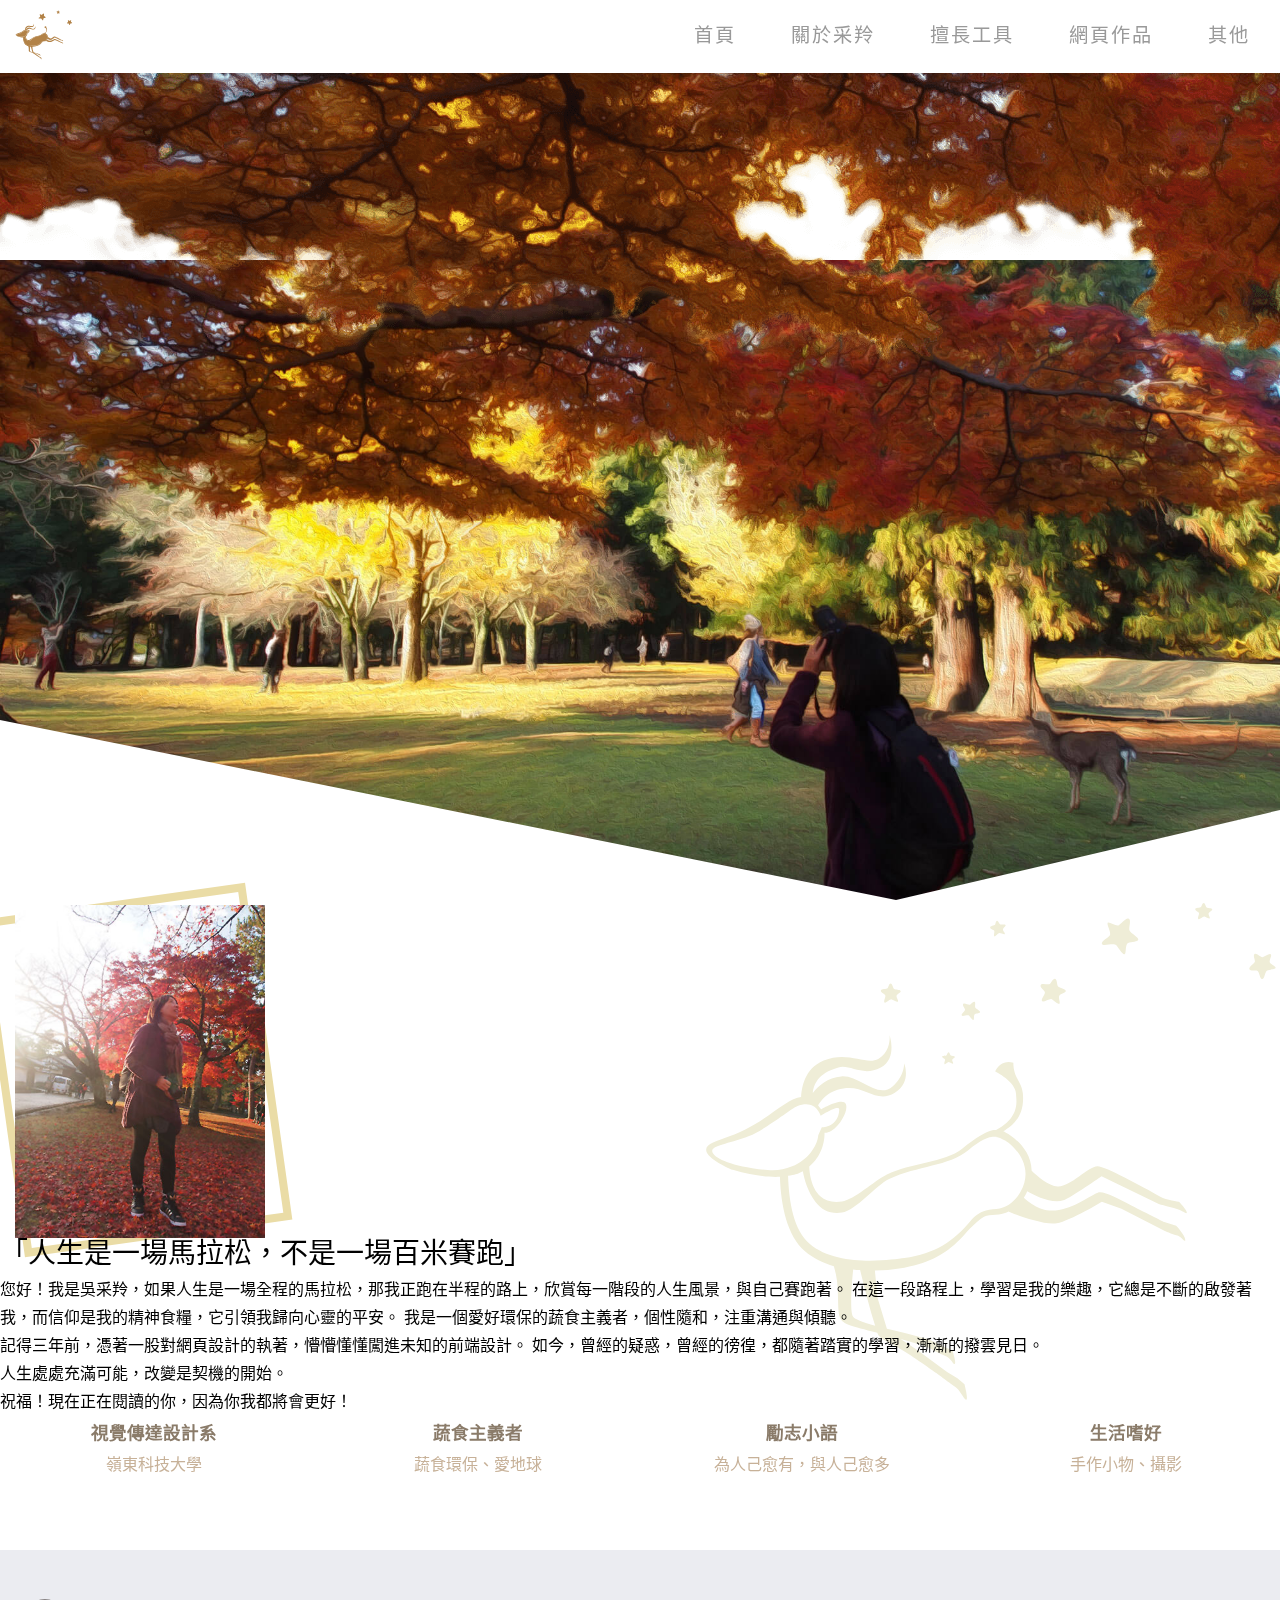
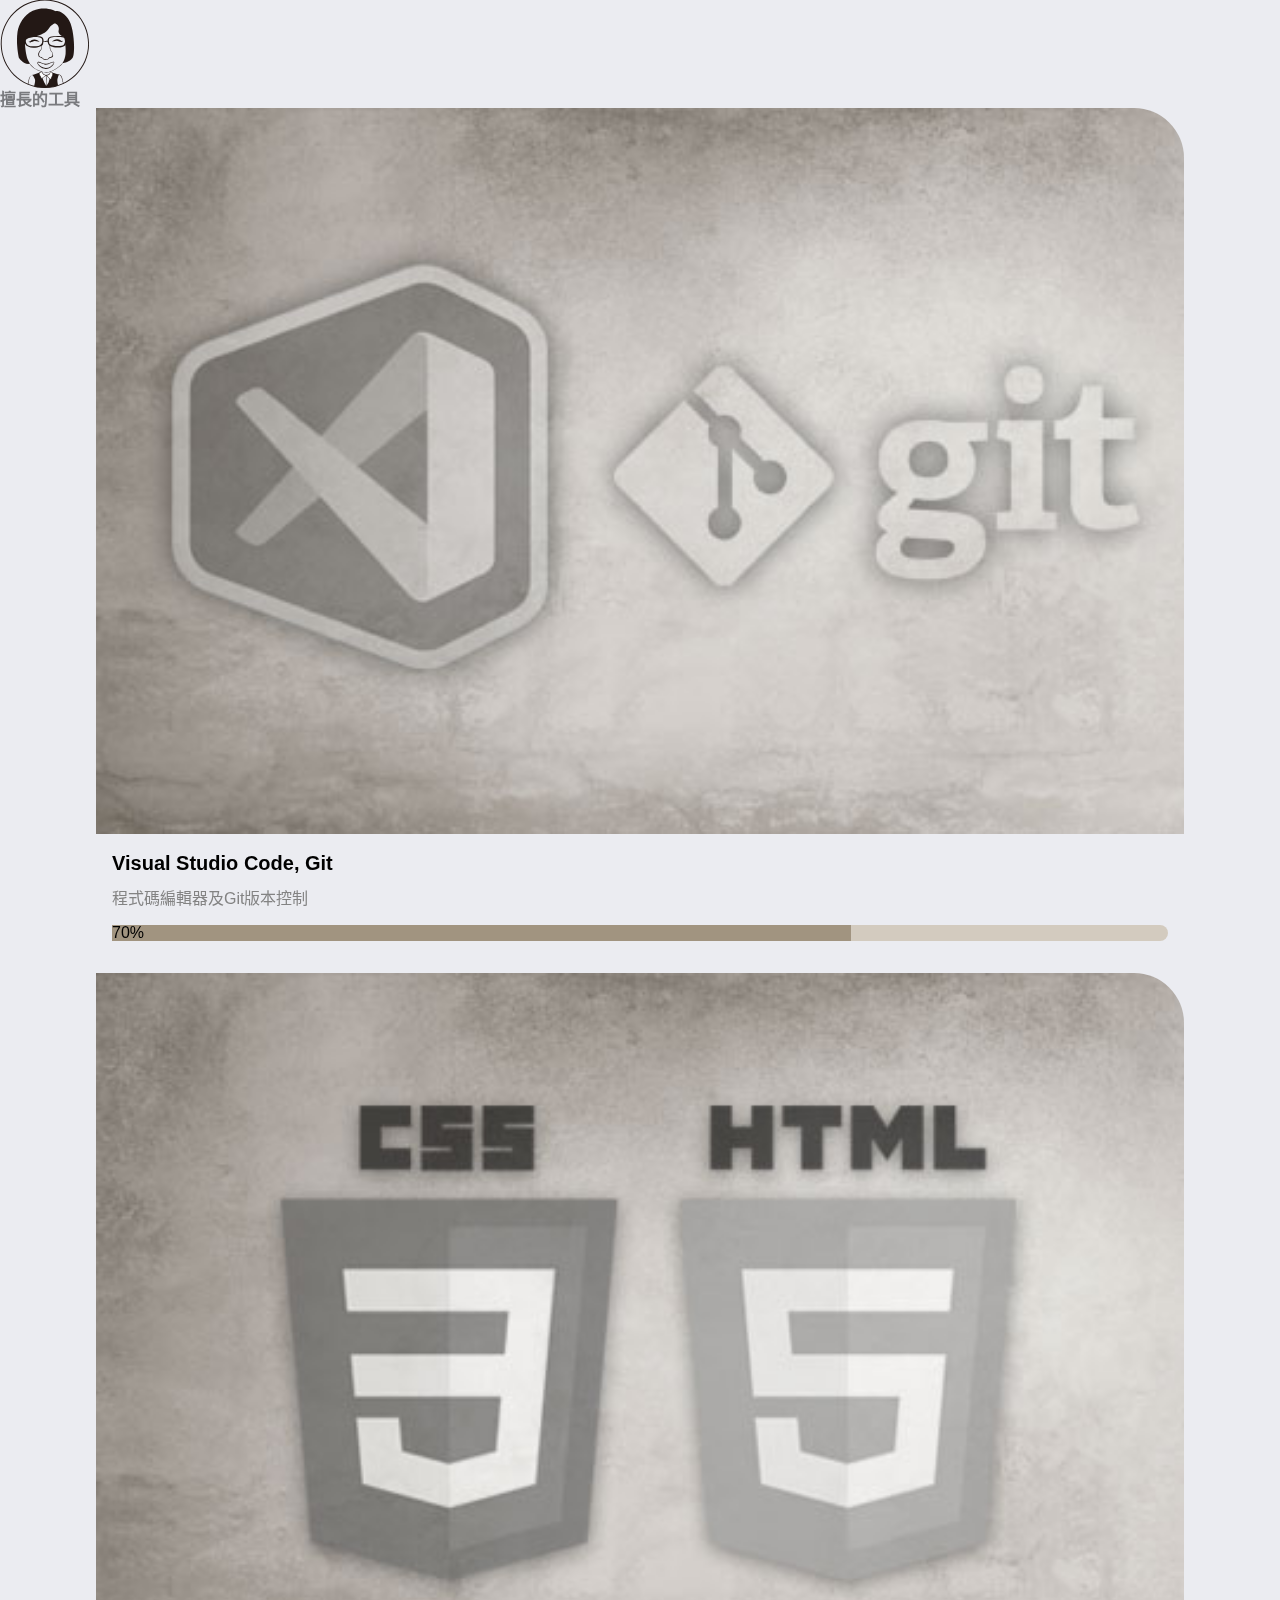
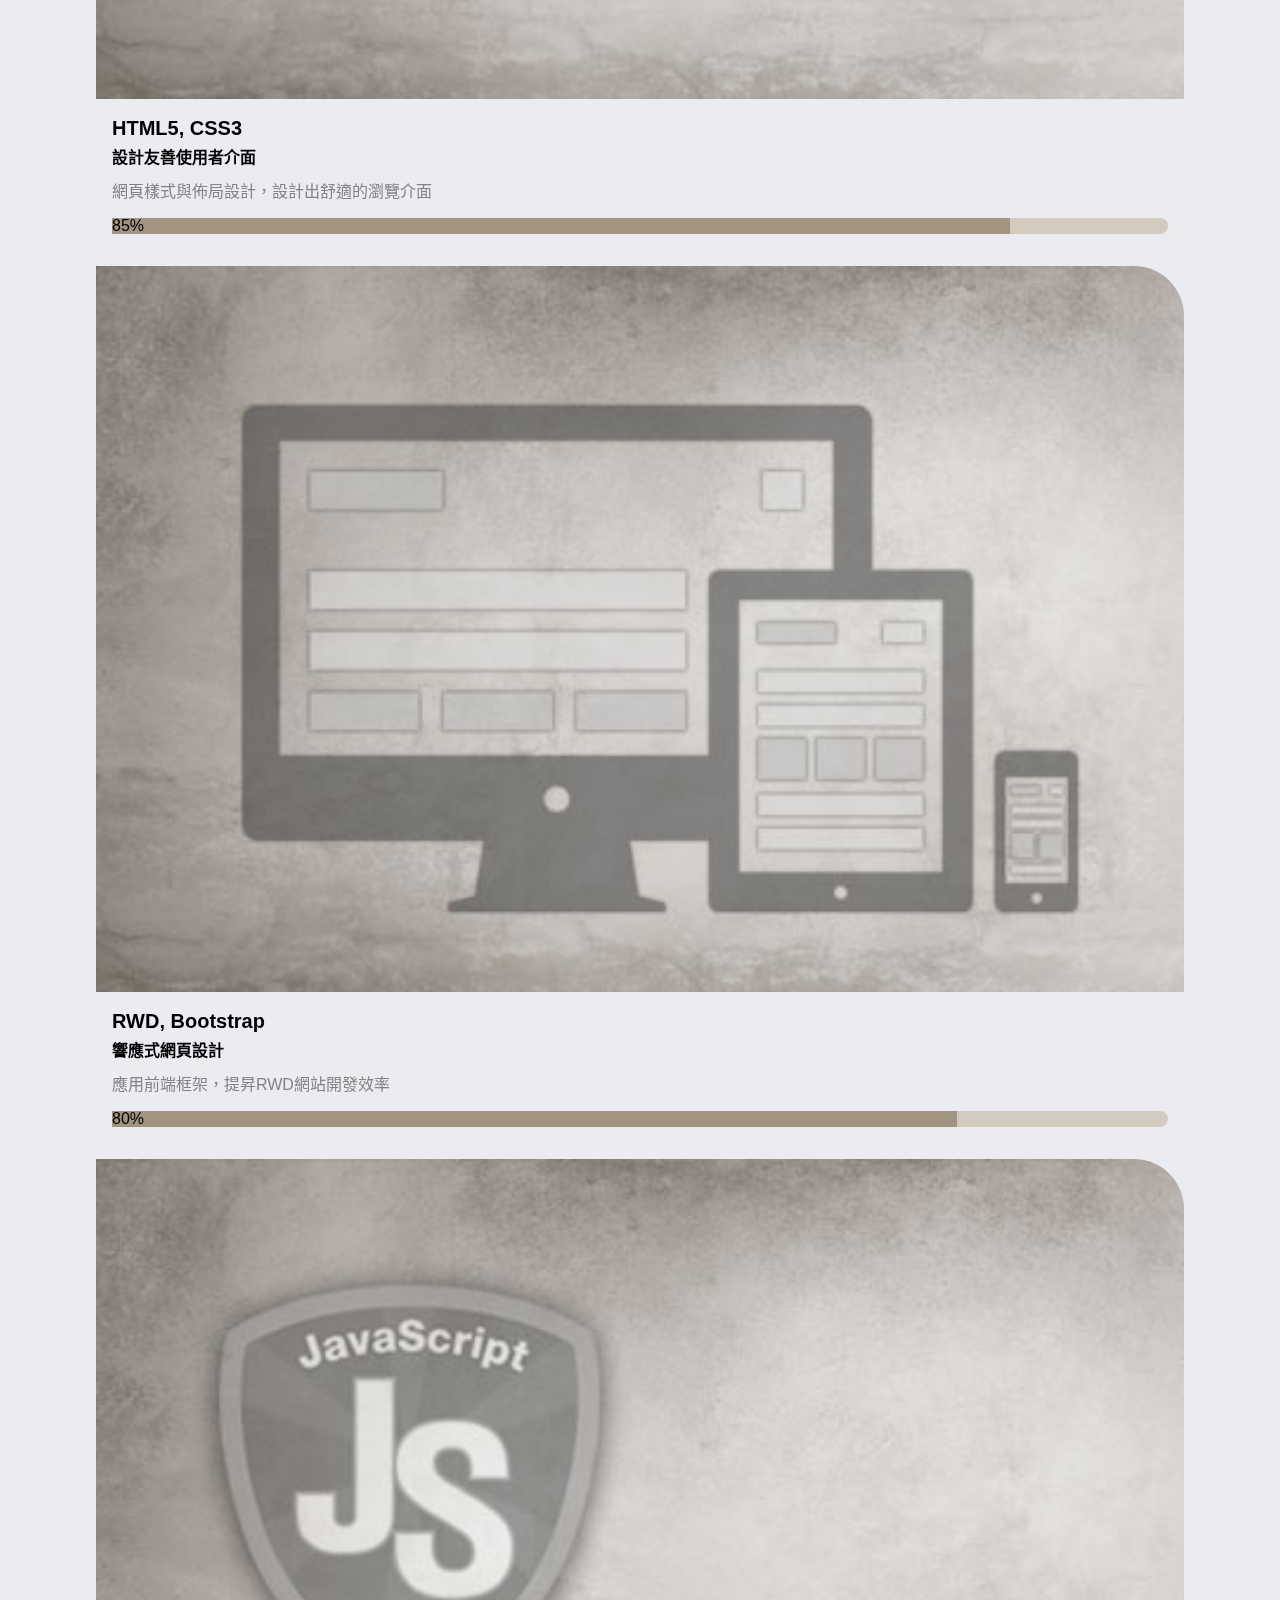
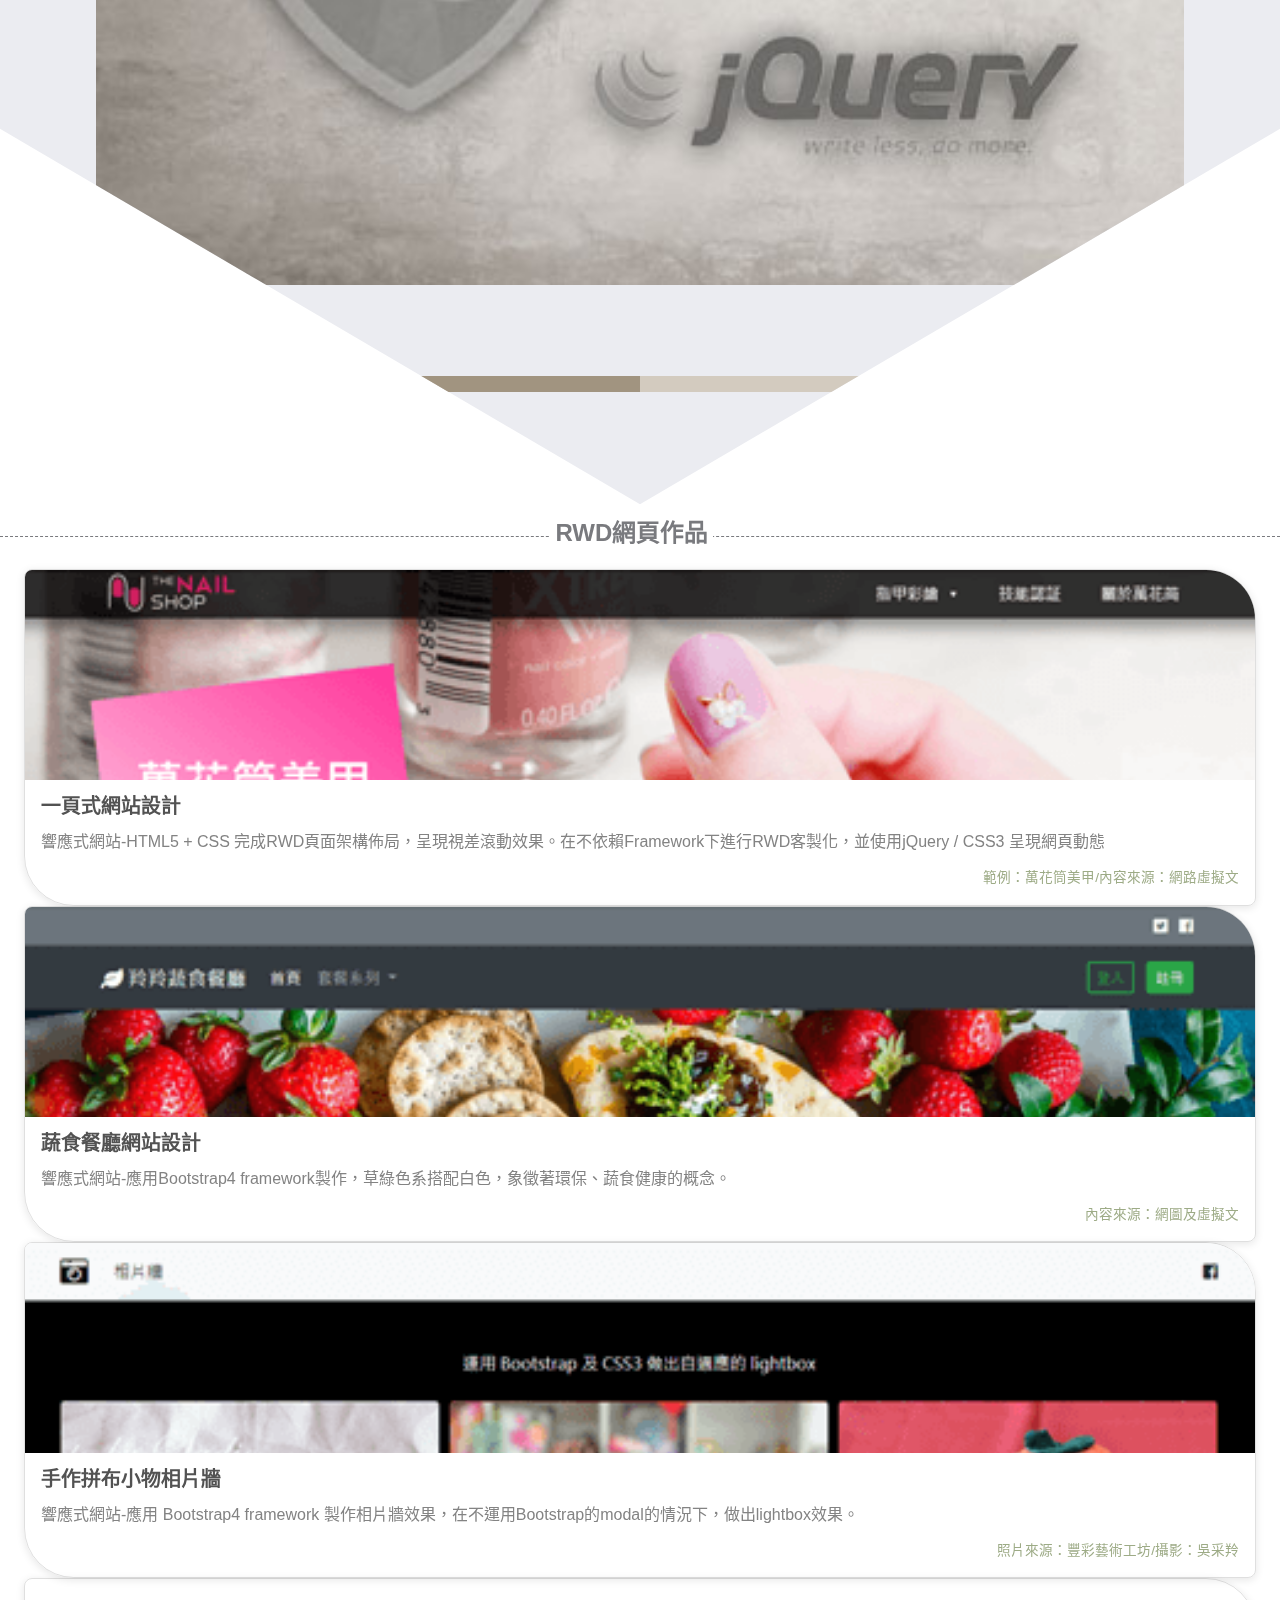
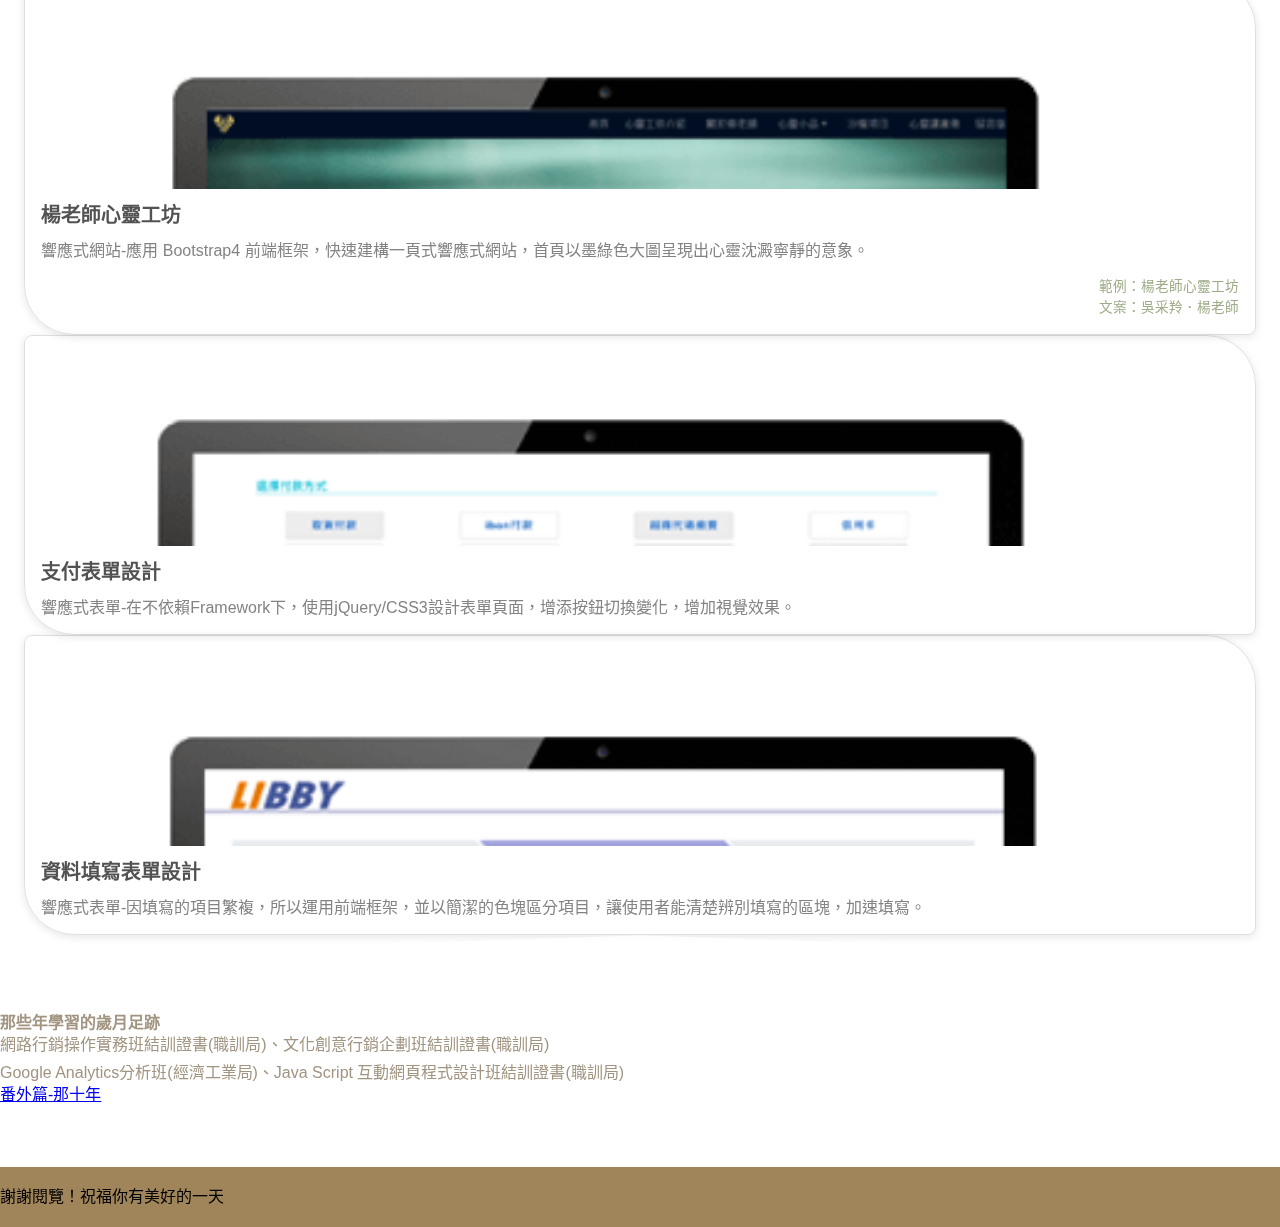
==== index.html @ 838d6e5b "my web" ====
<!DOCTYPE html>
<html lang="zh-TW">
<head>
    <meta charset="UTF-8">
    <meta name="viewport" content="width=device-width, initial-scale=1.0">
    <meta http-equiv="X-UA-Compatible" content="ie=edge">
    <title>2020 libby</title>
    <meta name="author" content="libby">
    <meta name="keywords" content="libby">
    <meta name="description" content="libby">
    <meta itemprop="image" content="images/mylogo.svg">
    <link rel="shortcut icon" href="favicon.ico">
    <link rel="stylesheet" href="https://stackpath.bootstrapcdn.com/bootstrap/4.5.0/css/bootstrap.min.css" integrity="sha384-9aIt2nRpC12Uk9gS9baDl411NQApFmC26EwAOH8WgZl5MYYxFfc+NcPb1dKGj7Sk" crossorigin="anonymous">
    <link rel="stylesheet" href="https://use.fontawesome.com/releases/v5.2.0/css/all.css" integrity="sha384-hWVjflwFxL6sNzntih27bfxkr27PmbbK/iSvJ+a4+0owXq79v+lsFkW54bOGbiDQ"
    crossorigin="anonymous">
    <link rel="stylesheet" href="plugins/swiper/swiper.min.css">
    <link rel="stylesheet" href="css/color.css">
</head>
<body>
      <nav id="main-nav" style="display: block;">
    
            <div class="logo">
              <a href="index.html"><img src="images/mylogo.svg" alt="logo"></a>
            </div>
    
            <div class="responsive">
              <!-- <div class="hamburger_menu"></div> -->

              <i data-icon="m" class="ion-navicon-round cursor">
                <div class="hamburger_menu"></div>
              </i>

            </div>
    
            <ul class="nav-menu list-unstyled">
              <li><a href="#header" class="smoothScroll">首頁</a></li>
              <li><a href="#about" class="smoothScroll">關於采羚</a></li>
              <li><a href="#tackle" class="smoothScroll">擅長工具</a></li>
              <li><a href="#webdesign" class="smoothScroll">網頁作品</a></li>
              <li><a href="#outward" target="blank" class="smoothScroll">其他</a></li>
            </ul>
    
      </nav>

      <div id="header" class="container-fluid clip-bn">
        <div class="row h-100">
          <div class="col-md-12 px-0">
            <img class="mapleLeaf" src="images/libby-japan-1-1.png">
            <div class="bannerTitle">
              <h1>Precious times of the past</h1>
              <p>珍惜每一刻的時光，就是最美好的時光</p>
            </div>
          </div>
        </div>
      </div>
      <main id="about" class="w-100 bg-libby">
        <div class="container">
          <div class="row py-5">
            <div class="col-md-5 position-relative hide">
              <div class="me-card">
              </div>
              <img class="mephoto" src="images/libby-japan-3.jpg" alt="">
            </div>
            <div class="col-md-7">
              <h2 class="ly-title">「人生是一場馬拉松，不是一場百米賽跑」</h2>
              <p class="py-3">您好！我是吳采羚，如果人生是一場全程的馬拉松，那我正跑在半程的路上，欣賞每一階段的人生風景，與自己賽跑著。
              在這一段路程上，學習是我的樂趣，它總是不斷的啟發著我，而信仰是我的精神食糧，它引領我歸向心靈的平安。
              我是一個愛好環保的蔬食主義者，個性隨和，注重溝通與傾聽。</p>
             <p class="pb-3">記得三年前，憑著一股對網頁設計的執著，懵懵懂懂闖進未知的前端設計。
               如今，曾經的疑惑，曾經的徬徨，都隨著踏實的學習，漸漸的撥雲見日。</p>
              <p>人生處處充滿可能，改變是契機的開始。</p><p>祝福！現在正在閱讀的你，因為你我都將會更好！</p>
            </div>
          </div>
        </div>
      </main>
      <!-- Swiper Carousel begin-->
      <div class="container">
        <div class="swiper-container">
          <div class="swiper-wrapper">
              <div class="swiper-slide">
                <div class="item">
                  <i class="fas fa-graduation-cap"></i>
                  <h6>視覺傳達設計系</h6>
                  <p>嶺東科技大學</p>
                </div>
              </div>
              <div class="swiper-slide">
                  <div class="item">
                    <i class="fa fa-leaf" aria-hidden="true"></i>
                    <h6>蔬食主義者</h6>
                    <p>蔬食環保、愛地球</p>
                  </div>
              </div>
              <div class="swiper-slide">
                <div class="item">
                  <i class="fa fa-book"></i>
                  <h6>勵志小語</h6>
                  <p>為人己愈有，與人己愈多</p>
                </div>
              </div>
              <div class="swiper-slide">
                <div class="item">
                  <i class="fa fa-coffee"></i>
                  <h6>生活嗜好</h6>
                  <p>手作小物、攝影</p>
                </div>
              </div>
              <div class="swiper-slide">
                <div class="item">
                  <i class="fa fa-heart"></i>
                  <h6>喜歡的事物</h6>
                  <p>認識新朋友</p>
                </div>
              </div>
              <div class="swiper-slide">
                <div class="item">
                  <i class="fa fa-star"></i>
                  <h6>我的信仰</h6>
                  <p>上帝 耶穌</p>
                </div>
              </div>
          </div>

        </div>
      </div>
      <!-- Swiper Carousel end-->

      <main id="tackle" class="tackle">
        <div class="container">
          <div class="row">
            <div class="col-sm-12 py-2 text-center">
                <img style="width:90px;" src="images/libby-cartoon.svg"><h5 class="h4 font-weight-bold pb-3 pt-2" style="color:#797a7e">擅長的工具</h5>
            </div>
            <div class="col-lg-3 col-sm-6 py-2">
              <div class="tools">
                <img src="images/tool-vscode.jpg">
                <div class="content">
                  <h5>Visual Studio Code, Git</h5>
                  <p>程式碼編輯器及Git版本控制</p>
                  <div class="progress rounder">
                    <div class="progress-bar cocoa" style="width:70%">70%
                    </div>
                  </div>
                </div>
              </div>
            </div>
            <div class="col-lg-3 col-sm-6 py-2">
              <div class="tools">
                <img src="images/tool-htmlcss.jpg">
                <div class="content">
                  <h5>HTML5, CSS3</h5>
                  <h6 class="card-subtitle mb-2 text-muted">設計友善使用者介面</h6>
                  <p>網頁樣式與佈局設計，設計出舒適的瀏覽介面</p>
                  <div class="progress rounder">
                    <div class="progress-bar cocoa" style="width:85%">85%
                    </div>
                  </div>
                </div>
              </div>
            </div>
            <div class="col-lg-3 col-sm-6 py-2">
              <div class="tools">
                <img src="images/tool-rwd.jpg">
                <div class="content">
                  <h5>RWD, Bootstrap</h5>
                  <h6 class="card-subtitle mb-2 text-muted">響應式網頁設計</h6>
                  <p>應用前端框架，提昇RWD網站開發效率</p>
                  <div class="progress rounder">
                    <div class="progress-bar cocoa" style="width:80%">80%
                    </div>
                  </div>
                </div>
              </div>
            </div>
            <div class="col-lg-3 col-sm-6 py-2">
              <div class="tools">
                <img src="images/tool-js.jpg">
                <div class="content">
                  <h5>JavaScript, jQuery</h5>
                  <h6 class="card-subtitle mb-2 text-muted"></h6>
                  <p>目前僅呈現網頁視覺動態效果</p>
                  <div class="progress rounder">
                    <div class="progress-bar cocoa" style="width:50%">50%
                    </div>
                  </div>
                </div>
              </div>
            </div>
          </div>
        </div>
      </main>
      <main id="webdesign" class="works py-md-5 py-3">
        <div class="container">
          <div class="row">
            <div class="col-sm-12 pb-4">
              <div class="line">
                <h5>RWD網頁作品</h5>
              </div>
            </div>
            <div class="col-lg-4 col-sm-6 pb-md-5 pb-3">
              <section class="h-100">
                <a href="https://libbywu.github.io/newnail/" class="cards h-100" target="blank">
                  <picture>
                    <img src="images/rwd-nail.png">
                  </picture>
                  <div class="cards-body">
                    <h5>一頁式網站設計</h5>
                    <p>響應式網站-HTML5 + CSS 完成RWD頁面架構佈局，呈現視差滾動效果。在不依賴Framework下進行RWD客製化，並使用jQuery / CSS3 呈現網頁動態</p>
                  </div>
                  <small class="mt-auto">範例：萬花筒美甲/內容來源：網路虛擬文</small>
                </a>
              </section>
            </div>
            <div class="col-lg-4 col-sm-6 pb-md-5 pb-3">
              <section class="h-100">
                <a href="web-vegan.html" class="cards h-100" target="blank">
                  <picture>
                    <img src="images/rwd-vg.png">
                  </picture>
                  <div class="cards-body">
                    <h5>蔬食餐廳網站設計</h5>
                    <p>響應式網站-應用Bootstrap4 framework製作，草綠色系搭配白色，象徵著環保、蔬食健康的概念。</p>
                  </div>
                  <small class="mt-auto">內容來源：網圖及虛擬文</small>
                </a>
              </section>
            </div>
            <div class="col-lg-4 col-sm-6 pb-md-5 pb-3">
              <section class="h-100">
                <a href="https://libbywu.github.io/photoyear/" class="cards h-100" target="blank">
                  <picture>
                    <img src="images/rwd-co.png">
                  </picture>
                  <div class="cards-body">
                    <h5>手作拼布小物相片牆</h5>
                    <p>響應式網站-應用 Bootstrap4 framework 製作相片牆效果，在不運用Bootstrap的modal的情況下，做出lightbox效果。</p>
                  </div>
                  <small class="mt-auto">照片來源：豐彩藝術工坊/攝影：吳采羚</small>
                </a>
              </section>
            </div>
            <div class="col-lg-4 col-sm-6 pb-md-5 pb-3">
              <section class="h-100">
                <a href="spa.html" class="cards h-100" target="blank">
                  <picture>
                    <img src="images/rwd-spa.png">
                  </picture>
                  <div class="cards-body">
                    <h5>楊老師心靈工坊</h5>
                    <p>響應式網站-應用 Bootstrap4 前端框架，快速建構一頁式響應式網站，首頁以墨綠色大圖呈現出心靈沈澱寧靜的意象。</p>
                  </div>
                  <small class="mt-auto">範例：楊老師心靈工坊 <br>文案：吳采羚．楊老師</small>
                </a>
              </section>
            </div>
            <div class="col-lg-4 col-sm-6 pb-md-5 pb-3">
              <section class="h-100">
                <a href="https://libbywu.github.io/formpay/" class="cards h-100" target="blank">
                  <picture>
                    <img src="images/rwd-pay.png">
                  </picture>
                  <div class="cards-body">
                    <h5>支付表單設計</h5>
                    <p>響應式表單-在不依賴Framework下，使用jQuery/CSS3設計表單頁面，增添按鈕切換變化，增加視覺效果。</p>
                  </div>
                </a>
              </section>
            </div>
            <div class="col-lg-4 col-sm-6 pb-md-5 pb-3">
              <section class="h-100">
                <a href="https://libbywu.github.io/formpay-two/" class="cards h-100" target="blank">
                  <picture>
                    <img src="images/rwd-form.png">
                  </picture>
                  <div class="cards-body">
                    <h5>資料填寫表單設計</h5>
                    <p>響應式表單-因填寫的項目繁複，所以運用前端框架，並以簡潔的色塊區分項目，讓使用者能清楚辨別填寫的區塊，加速填寫。</p>
                  </div>
                </a>
              </section>
            </div>
          </div>
        </div>
      </main>
      <div id="outward" class="other mask">
        <div class="container d-flex justify-content-center">
          <div class="d-flex flex-column align-items-center">
            <h3 class="h3 text-cocoa text-shadow text-center"><i class="fas fa-angle-left"></i>那些年學習的歲月足跡<i class="fas fa-angle-right"></i></h3>
            <p class="text-cocoa text-shadow text-center">網路行銷操作實務班結訓證書(職訓局)、文化創意行銷企劃班結訓證書(職訓局)<br>Google Analytics分析班(經濟工業局)、Java Script 互動網頁程式設計班結訓證書(職訓局)</p>
            <a href="tenyear.html" target="blank" class="btn btn-lg btn-outline-dark mt-3">番外篇-那十年</a>
          </div>
        </div>
      </div>
      <footer class="container-fluid">
        <div class="row">
          <div class="col-12">
            <p class="text-white text-center">謝謝閱覽！祝福你有美好的一天</p>
          </div>
        </div>
      </footer>
      
      <script src="plugins/jQuery/jquery-3.3.1.min.js"></script>
      <script src="https://stackpath.bootstrapcdn.com/bootstrap/4.5.0/js/bootstrap.min.js" integrity="sha384-OgVRvuATP1z7JjHLkuOU7Xw704+h835Lr+6QL9UvYjZE3Ipu6Tp75j7Bh/kR0JKI" crossorigin="anonymous"></script>
      <script src="plugins/swiper/swiper.js"></script>
      <script src="js/color.js"></script>

      <script>
        //swiper begin
        var swiper = new Swiper('.swiper-container', {
          loop: true,
          speed: 500,
          freeMode: true,
          //自動播放
          autoplay: {
                delay: 2000,
            },
          // pagination: {
          //   el: '.swiper-pagination',
          //   clickable: true,
          // },
          breakpoints: {
            // when window width is >= 320px
            320: {
              slidesPerView: 2,
              spaceBetween: 20
            },
            // when window width is >= 480px
            480: {
              slidesPerView: 3,
              spaceBetween: 20
            },
            // when window width is >= 768px
            768: {
              slidesPerView: 4,
              spaceBetween: 15
            }
          }
        });
        //swiper end


        $(document).ready(function () {
    
            /*漢堡選單*/
            $('.responsive').on('click', function () {
                $('.hamburger_menu').toggleClass("animate");
            });

        });
    
        </script>
        </body>

</html>
---- css/color.css ----
*{
    font-family: Arial, Helvetica,"微軟正黑體", "Microsoft JhengHei", "Segoe UI Semibold", "Segoe UI", "Lucida Grande", Verdana,  sans-serif;
}

/*bannerTitle*/
@font-face {
  font-family: Merriweather;
  src: url(fonts/Merriweather-Bold.ttf);
}
body * {
    box-sizing: border-box;
    -moz-box-sizing: border-box;
    -webkit-box-sizing: border-box;
    position: relative;
}


/* HTML5 display-role reset for older browsers */
html, body, div, span, applet, object, iframe,
h1, h2, h3, h4, h5, h6, p, blockquote, pre,
a, abbr, acronym, address, big, cite, code,
del, dfn, em, img, ins, kbd, q, s, samp,
small, strike, strong, sub, sup, tt, var,
b, u, i, center,
dl, dt, dd, ol, ul, li,
fieldset, form, label, legend,
table, caption, tbody, tfoot, thead, tr, th, td,
article, aside, canvas, details, embed,
figure, figcaption, footer, header, hgroup,
menu, nav, output, ruby, section, summary,
time, mark, audio, video {
    margin: 0;
	padding: 0;
	border: 0;
	font-size: 100%;
}
:focus {
    outline: 0;
}
article,aside,details,figcaption,figure,footer,header,hgroup,menu,nav,section {
    display: block;
}
body {
    line-height: 1;
}

ol,ul {
    list-style: none;
}

blockquote,q {
    quotes: none;
}

blockquote:before,blockquote:after,q:before,q:after {
    content: '';
    content: none;
}

table {
    border-collapse: collapse;
    border-spacing: 0;
}
a:focus {
    outline: thin dotted;
}
a:active,a:hover {
    outline: 0;
}
p {
    line-height: 1.75;
}
/*css rest end*/

/*-----------------------------------------------------------------------------------*/
/*  Navbar Top
/*-----------------------------------------------------------------------------------*/

nav {
    position: fixed;
    background: #fff;
    z-index: 1000;
    width: 100%;
    padding: 10px 15px;
    display: none;
    -webkit-box-shadow: 0px 2px 92px 0px rgba(0, 0, 0, 0.18);
    -moz-box-shadow: 0px 2px 92px 0px rgba(0, 0, 0, 0.18);
    box-shadow: 0px 2px 8px 0px rgba(0, 0, 0, 0.125);
  }
  

  
  nav ul li {
    float: left;
    margin-right: 15px;
    margin-left: 40px;
  }
  
  nav ul li a {
    padding: 2px 0 0 0;
    position: relative;
    display: block;
    font-size: 1.2rem;
    color: #999999;
    font-weight: 500;
    line-height: 16px;
    letter-spacing: 2px;
    -moz-transition: all 0.5s ease-in-out 0s;
    -ms-transition: all 0.5s ease-in-out 0s;
    -o-transition: all 0.5s ease-in-out 0s;
    -webkit-transition: all 0.5s ease-in-out 0s;
    transition: all 0.5s ease-in-out 0s;
  }
  nav ul li a:link {
    text-decoration:none;
    outline:none;
  }
  nav ul li a:hover, nav ul li a:active , nav ul li a.active{
    color: #6e4c41;
    padding: 0 0 0 0;
  }
  .logo {
    float: left;
  }
  
  .logo img {
    height: 50px;
  }
  
  .responsive {
    display: none;
    font-size: 23px;
  }
  
  .active {
    color: #afafaf;
  }

  @media (max-width:768px){
    .responsive {
      display: block;    
      float: right;
      width: 50px;
      height: 50px;
      background-color: transparent;
      cursor: pointer;
    } 

    .hamburger_menu {
        position: relative;
        top: 22px;
        left:10px;
        transition: all 0ms 300ms;
    }

    .hamburger_menu,
    .hamburger_menu::after,
    .hamburger_menu::before {
        width: 30px;
        height: 4px;
        background: #4d80e4;
    }

    .hamburger_menu.animate {
        background: rgba(255, 255, 255, 0);
    }

    .hamburger_menu::before {
        content: " ";
        position: absolute;
        left: 0;
        bottom: 10px;
        background: #4d80e4;
        transition: bottom 300ms 300ms cubic-bezier(0.23, 1, 0.32, 1),
            transform 300ms cubic-bezier(0.23, 1, 0.32, 1);
    }

    .hamburger_menu::after {
        content: " ";
        position: absolute;
        left: 0;
        top: 10px;
        background: #4d80e4;
        transition: top 300ms 300ms cubic-bezier(0.23, 1, 0.32, 1),
            transform 300ms cubic-bezier(0.23, 1, 0.32, 1);
    }

    .hamburger_menu.animate::after {
        top: 0;
        transform: rotate(45deg);
        transition: top 300ms cubic-bezier(0.23, 1, 0.32, 1),
            transform 300ms cubic-bezier(0.23, 1, 0.32, 1);
    }

    .hamburger_menu.animate::before {
        bottom: 0;
        transform: rotate(-45deg);
        transition: top 300ms cubic-bezier(0.23, 1, 0.32, 1),
            transform 300ms cubic-bezier(0.23, 1, 0.32, 1);
    }


}


  .nav-menu {
    float: right;
    margin-bottom: 0;
    padding-top: 16px;
  }
/* Navbar responsive*/
@media (max-width: 768px) {
    .nav-menu {
      display: none;
    }
    .nav-menu li {
      float: none;
      width: 100%;
      text-align: center;
      border-top: 1px solid #f7f7f7;
      line-height: 45px;
      margin-left: 0;
      padding-top: 10px;
      padding-bottom: 10px;
    }
}


/**/
.clip-bn {
    width: 100%;
    background-image: url(../images/libby-japan-1.jpg);
    background-repeat: no-repeat;
    background-position: bottom;
    background-size: 100%;
    -webkit-clip-path: polygon(0 0, 100% 0, 100% 90%, 70% 100%, 0 80%);
    clip-path: polygon(0 0, 100% 0, 100% 90%, 70% 100%, 0 80%);
    height:100vh;
}
.clip-bn .circle {
  top:20%;
  left:20%;
    width:30%;
    height:30%;
    background-color:rgba(255, 255, 255, 0.35);
    border-radius:50%;
}

.bg-libby{
    background-image: url(../images/logo-libby.svg);
    height: 500px;
    background-position: bottom right;
    background-repeat: no-repeat;
}
.mapleLeaf {
    position:fixed;
    transform: translateY(-70px);
}
.bannerTitle {
    position: relative;
    top: 30%;
    left: 12%;
    display: inline-table;
    color: #fff;
    z-index:99;
}
.bannerTitle > h1 {
    font-family: 'Merriweather', sans-serif;
    font-size:1.75rem;
    letter-spacing: 3px;
    font-weight: 700;
    margin-bottom: 10px;
    text-transform: uppercase;
    text-shadow: 1px 3px 8px #000000;
}
.bannerTitle p {
    letter-spacing:10px;
    text-shadow: 1px 3px 8px #000000;
}
.ly-title {
  font-size:1.75rem;
  margin-bottom: .5rem;
  font-weight: 500;
}

@media (max-width:1270px) {
  .clip-bn {
      -webkit-clip-path: polygon(0 0, 100% 0, 100% 100%, 50% 100%, 0 100%);
      clip-path: polygon(0 0, 100% 0, 100% 100%, 50% 100%, 0 100%);
      height:40vh;
  }
  .mapleLeaf {
    display:none;
  }
}
@media (max-width:460px) {
  .clip-bn {
    height:30vh;
  }
}
.mephoto {
    width:250px;
    position:absolute;
    top:5px;
    left:15px;
}
.me-card {
    border: 8px solid #eadca6;
    transform: rotate(-8deg); 
    width:270px;
    height:340px;
}

.swiper-container{
    width:100%;
    height:150px;
    padding-top:1rem;
    padding-bottom:1rem;
}
.swiper-slide .item {
    color:#c7b198;
    text-align: center;
}
.swiper-slide .item h6 {
  color:#8a7b69;
  font-size:1.1rem;
  line-height: 2;
}
.swiper-slide .item i {
  font-size: 32px;
}
/* .shape {
    background-color: grey;
    border-radius: 50% 20% / 10% 40%;
    width:300px;
    position:absolute;
    top:10px;
    left:5px
}
.shape-card {
    background-color: grey;
    border-radius: 50% 20% / 10% 40%;
    transform: rotate(-8deg); 
    width:300px;
    height:400px;
} */
.tools{
    border-top-right-radius: 50px;
    border-bottom-left-radius:50px;
    margin:0 auto;
    width:85%;
    padding-bottom:1rem;
    /* box-shadow: 2px 12px 10px 5px rgba(0, 0, 0, .2); */
}
.tools:hover {
    background-color: #ffffff;
}
.tools img {
    border-top-right-radius: 50px;
    width:100%;
}
.tools .content {
    padding:1rem;
}
.tools p , .works p {
    margin: 0.75rem 0;
    color: #838383;
}
.tools h5,.works h5{
    font-size: 1.25rem;
    margin-bottom: .75rem;
    font-weight: bold;
}
.line h5{
    color:#797a7e;
    background-color: #fff;
    padding:0 5px;
    display:inline-block;
    font-size: 1.5rem;
    position: absolute;
    margin:0;
    top: -15px;
    left: 43%;
}
.line{
    border-bottom: 1px dashed #797a7e;
    position: relative;
    margin:2rem auto;
}
.works a:link {
  outline:none;
}
.works a.cards {
    display: -ms-flexbox;
    display: flex;
    -ms-flex-direction: column;
    flex-direction: column;
    border: 1px solid rgba(0,0,0,.125);
    box-shadow: 0px 2px 8px 0px rgba(0, 0, 0, .1);
    border-radius: 8px;
    margin: 0 1.5rem;
    border-top-right-radius: 50px;
    border-bottom-left-radius: 50px;
    text-decoration:none;
    overflow: hidden;
}
.works a.cards picture {
    max-height:210px;
    overflow: hidden;
}
.works a.cards .cards-body {
  -ms-flex: 1 1 auto;
  flex: 1 1 auto;
  min-height: 1px;
  padding: 1rem 1rem 0 1rem;
}
.works a h5 {
  color:#525252;
}
.works a img {
  width: 100%;
  -moz-transform: scale(1);
  -webkit-transform: scale(1);
  -o-transform: scale(1);
  transform: scale(1);
  -webkit-transition: all 1s ease;
  -moz-transition: all 1s ease;
  -o-transition: all 1s ease;
  transition: all 1s ease;
}
.works a:hover img {
  cursor: pointer;
  -moz-transform: scale(1.1);
  -webkit-transform: scale(1.1);
  -o-transform: scale(1.1);
  transform: scale(1.1);
}
.progress {
    background-color: #d3cbbf;
}
.progress.rounder {
    border-radius: 10px;
}
.progress .cocoa {
    background-color: #A19480;
}
.text-cocoa {
  color: #A19480;
}
.text-shadow{
  text-shadow: 2px 3px 3px #ffffff;
}
.tackle{
  background-color: #ebecf1;
  padding-top:3rem;
  padding-bottom:5rem;
  -webkit-clip-path: polygon(0 0, 100% 0, 100% 90%, 70% 100%, 0 80%);
  clip-path: polygon(0 0, 100% 0, 100% 90%, 50% 100%, 0 90%);
}
.other{
  padding-top:5rem;
  padding-bottom:4rem;
  background-image: url(https://images.unsplash.com/photo-1541429222367-285a893182f2?ixlib=rb-1.2.1&ixid=eyJhcHBfaWQiOjEyMDd9&auto=format&fit=crop&w=1950&q=80);
  background-attachment: fixed;
  background-size: 100%;
  background-position: top;
  background-repeat: no-repeat;
  -webkit-clip-path: polygon(50% 0, 100% 10%, 100% 100%, 0 100%, 0 10%);
  clip-path: polygon(50% 0, 100% 10%, 100% 100%, 0 100%, 0 10%);
}
.other.mask:before{
     content: "";
     display: block;
     position: absolute;
     top: 0;
     left: 0;
     width: 100%;
     height: 100%;
     background-color: rgba(255, 255, 255, .75);
 }
.works small {
    font-size: 0.85rem;
    font-weight: 400;
    color:#9dab86;
    line-height:1.5;
    text-align:right;
    padding-bottom:1rem;
    padding-right:1rem;
}
footer{
  background-color: #a0855b;
  padding-top:1rem;
  padding-bottom:1rem;
}


/*google analytics page*/
.gaimg-1,
.gaimg-2,
.gaimg-3 {
  margin-top: 50px;
  margin-bottom: 50px;
  display: none;
  -webkit-box-shadow: 0px 8px 16px 0px rgba(0, 0, 0, 0.2);
  box-shadow: 0px 8px 16px 0px rgba(0, 0, 0, 0.2); }

/* Create a Parallax Effect */
.bgimg-1,
.bgimg-2,
.bgimg-3,
.bgmyphoto {
  background-attachment: fixed;
  background-position: center center;
  background-repeat: no-repeat;
  background-size: cover; }

/* First image*/
.bgimg-1 {
  background-image: url("../images/GA-accudyna.jpg");
  background-position: top center;
  min-height: 400px;
  margin: 0; }

/* Second image*/
.bgimg-2 {
  background-image: url("../images/googleats-bg2.jpg");
  min-height: 400px; }

/* Third image */
.bgimg-3 {
  background-image: url("../images/googleats-bg3.jpg");
  min-height: 20%; }

.bgmyphoto {
  background-image: url("../images/bg-myjapan-1.jpg");
  min-height: 400px;
  margin: 0; }

.boxga {
  background-color: rgba(0, 0, 0, 0.7); }

.topscroll {
  position: fixed;
  bottom: 5px;
  right: 5px; 
}


.img-works {
  padding-top: 1%;
  padding-left: 1%; 
  padding-right: 1%;
  padding-bottom: 12%;
  border:1px solid white;
}  

.works-size {
    width:50%;
}

/*progress*/
.progress.rounder {
  border-radius:10px;
}
.progress-bar{
  position: relative;
}
.bg-cocoa {
  background-color:#A19480;
}
.bg-a{
  background-color: #F4D03F;
}

.bg-b{
  background-color: #E59866 ;
}

.bg-c{
  background-color: #7FB3D5 ;
}
.bg-d{
  background-color:#C39BD3 ;
}
.bg-a::after , .bg-b::after,.bg-c::after , .bg-d::after{
  content:" ";
  position: absolute;
  right:-30px;
  border: 15px solid transparent;
  width:0;
  height:0;
  z-index: 40;
}
.bg-a::after{
  border-left-color: #F4D03F ;
}
.bg-b::after{
  border-left-color: #E59866 ;
}
.bg-c::after{
  border-left-color: #7FB3D5 ;
}
.bg-d::after {
  border-left-color: #C39BD3 ;
}
.h-30 {
  height:30px;
}

.detail b ,.detail ul li {
  line-height: 1.8;
}
.detail ul li {
  list-style-type: disc;
  text-indent:1.5rem;
}
/*google analytics page end*/

@media (max-width:768px) {
  .tackle{
    -webkit-clip-path: polygon(0 0, 100% 0%, 100% 100%, 0 100%);
    clip-path: polygon(0 0, 100% 0%, 100% 100%, 0 100%);
  }

  .other{
    padding-top:3rem;
    padding-bottom:3rem;
    background-size: auto;
    -webkit-clip-path: polygon(0 0, 100% 0, 100% 100%, 75% 100%, 25% 100%, 0 100%);
    clip-path: polygon(0 0, 100% 0, 100% 100%, 0% 100%, 25% 100%, 0 100%);
  }
  .bg-libby{
    background-image: none;
    height: auto;
  }

}
@media (max-width:767px) {
  .bannerTitle {
    top: 30%;
    left: 12%;
}
.bannerTitle > h1 {
    font-size:1.25rem;
}
.bannerTitle p {
    letter-spacing:2px;
}
  .ly-title {
    font-size: 1.25rem;
    font-weight:bold;
  }
  .hide {
    display:none;
  }
}
@media (max-width:414px) {
  .bannerTitle > h1 {
    font-size:1rem;
    letter-spacing: 0;
  }
  .bannerTitle p {
    font-size:0.8rem;
    letter-spacing:0;
  }
  .swiper-slide .item h6 {
    font-size:1rem;
  }
  .swiper-slide .item i {
    font-size: 24px;
  }
  .line h5{
    left: 30%;
  }
  .tackle{
    background-color: #ebecf1;
    padding-top:1.25rem;
    padding-bottom:1rem;
  }





  .other{
    background-size: cover;
  }
}
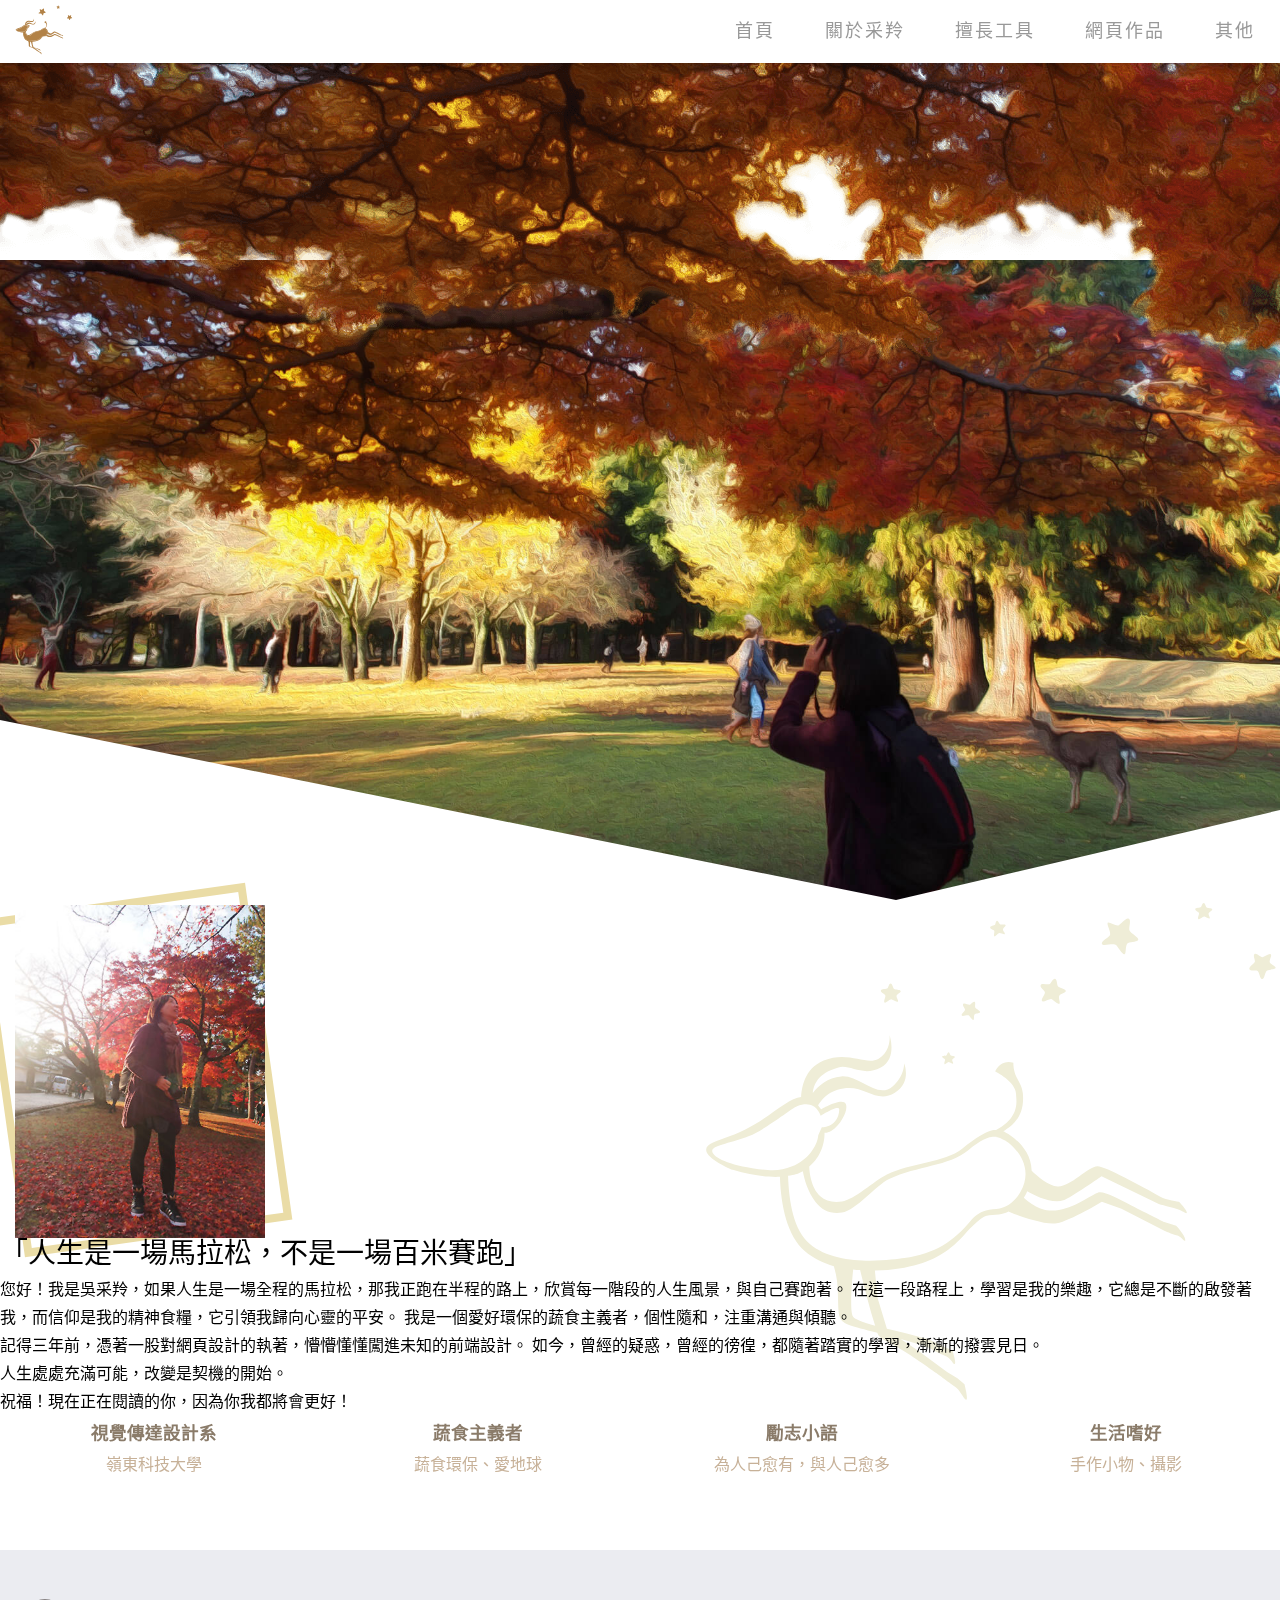
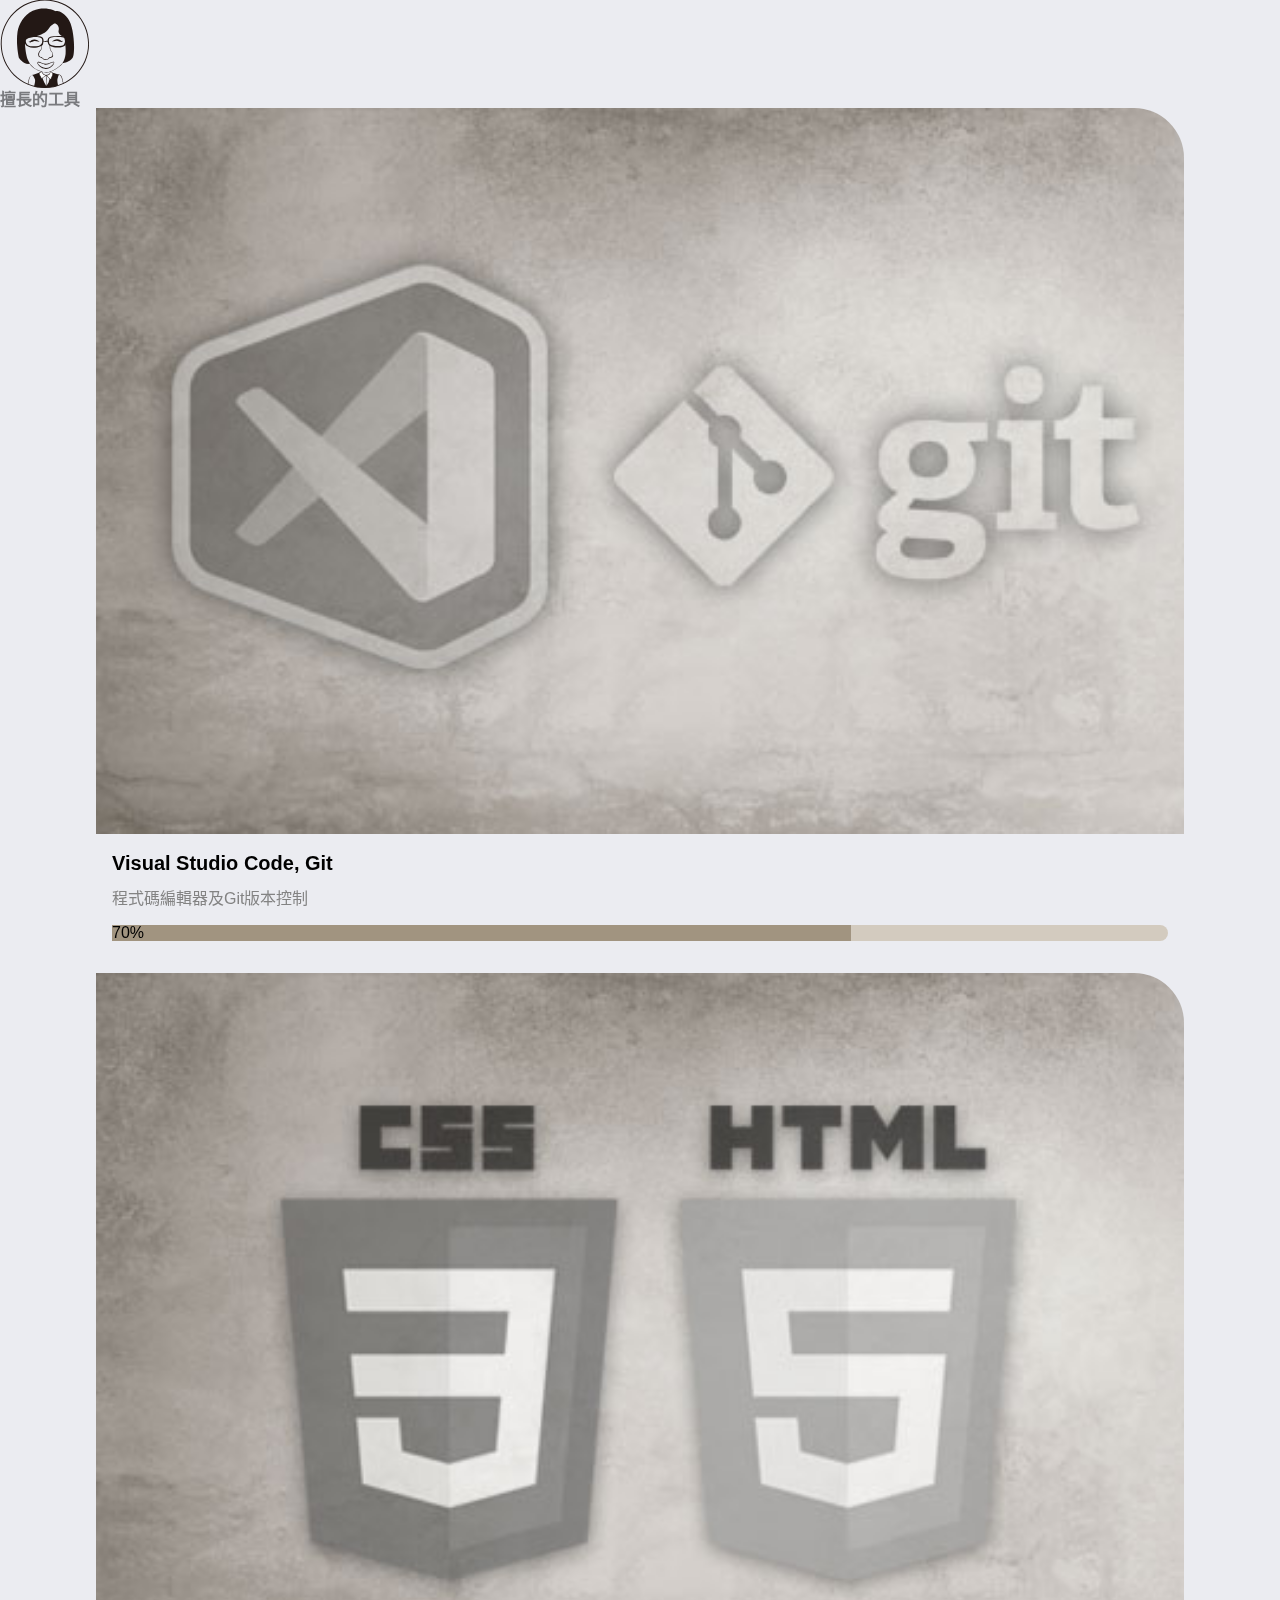
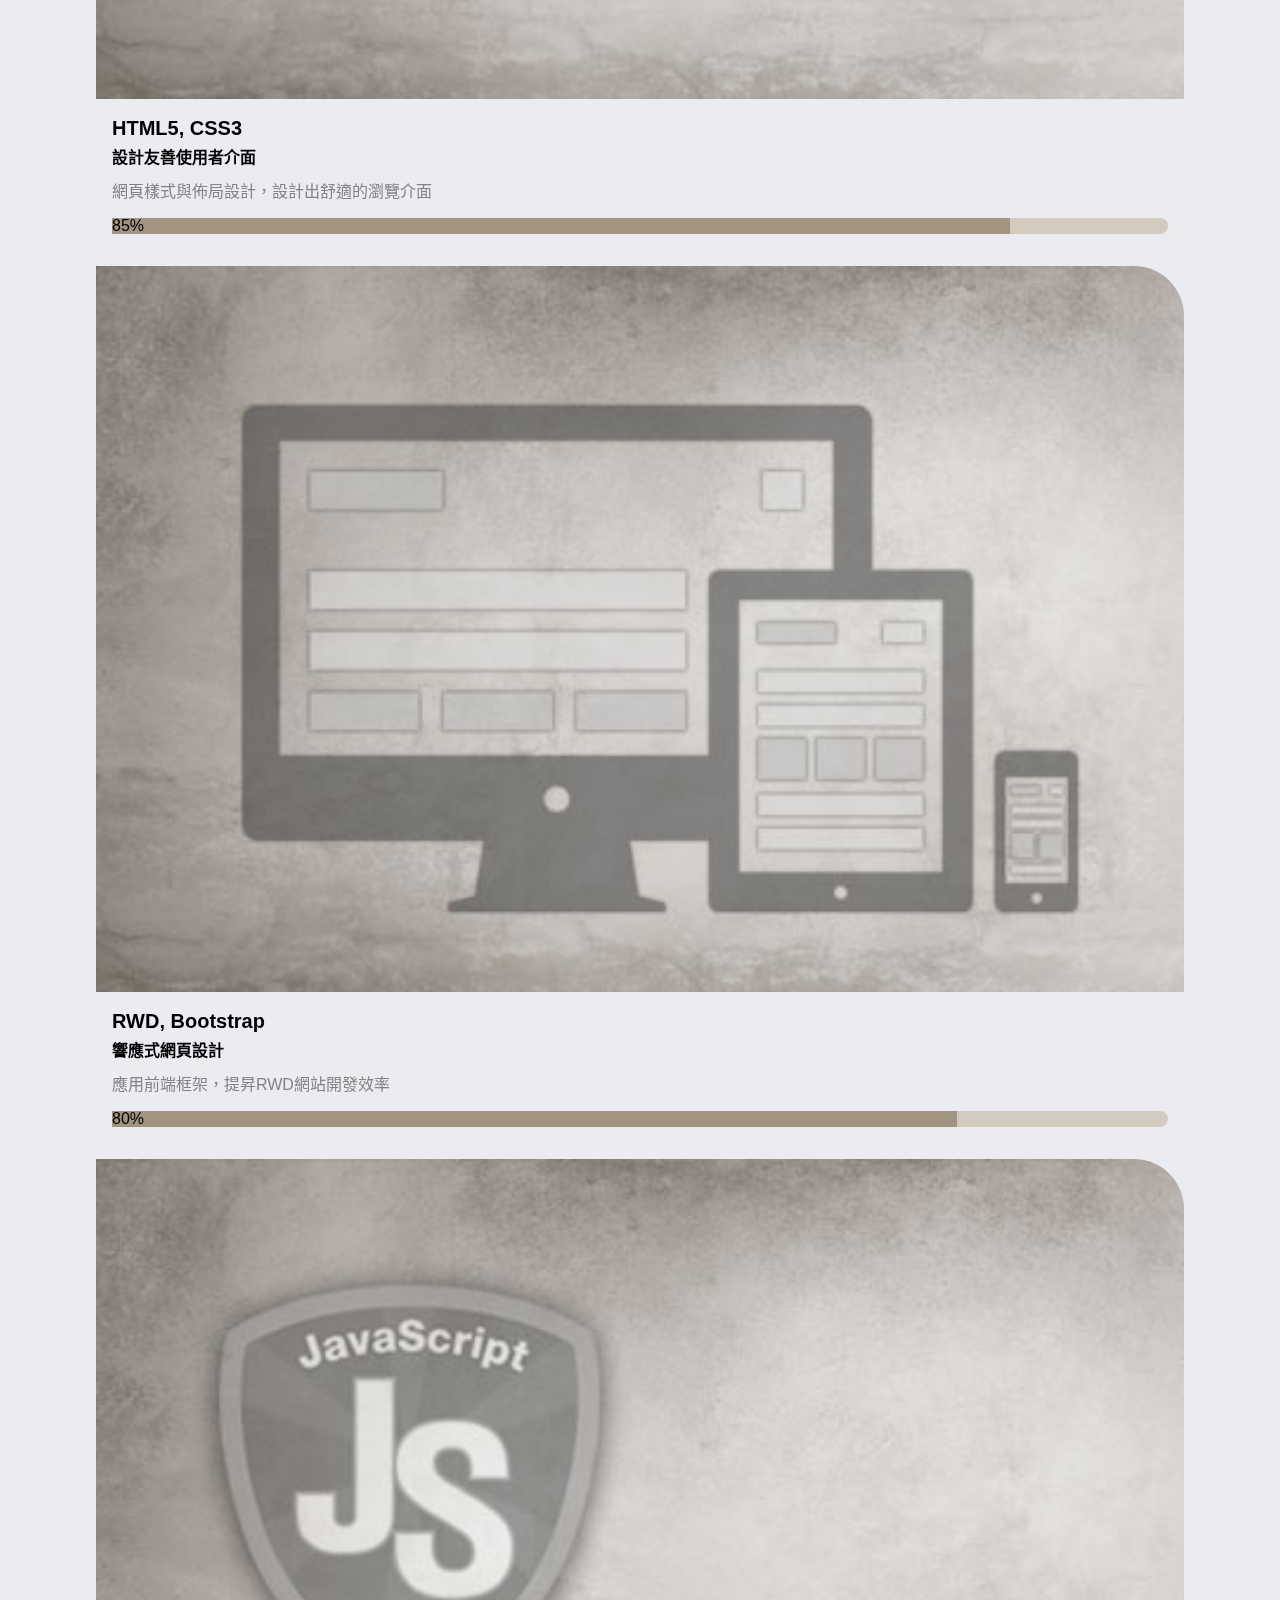
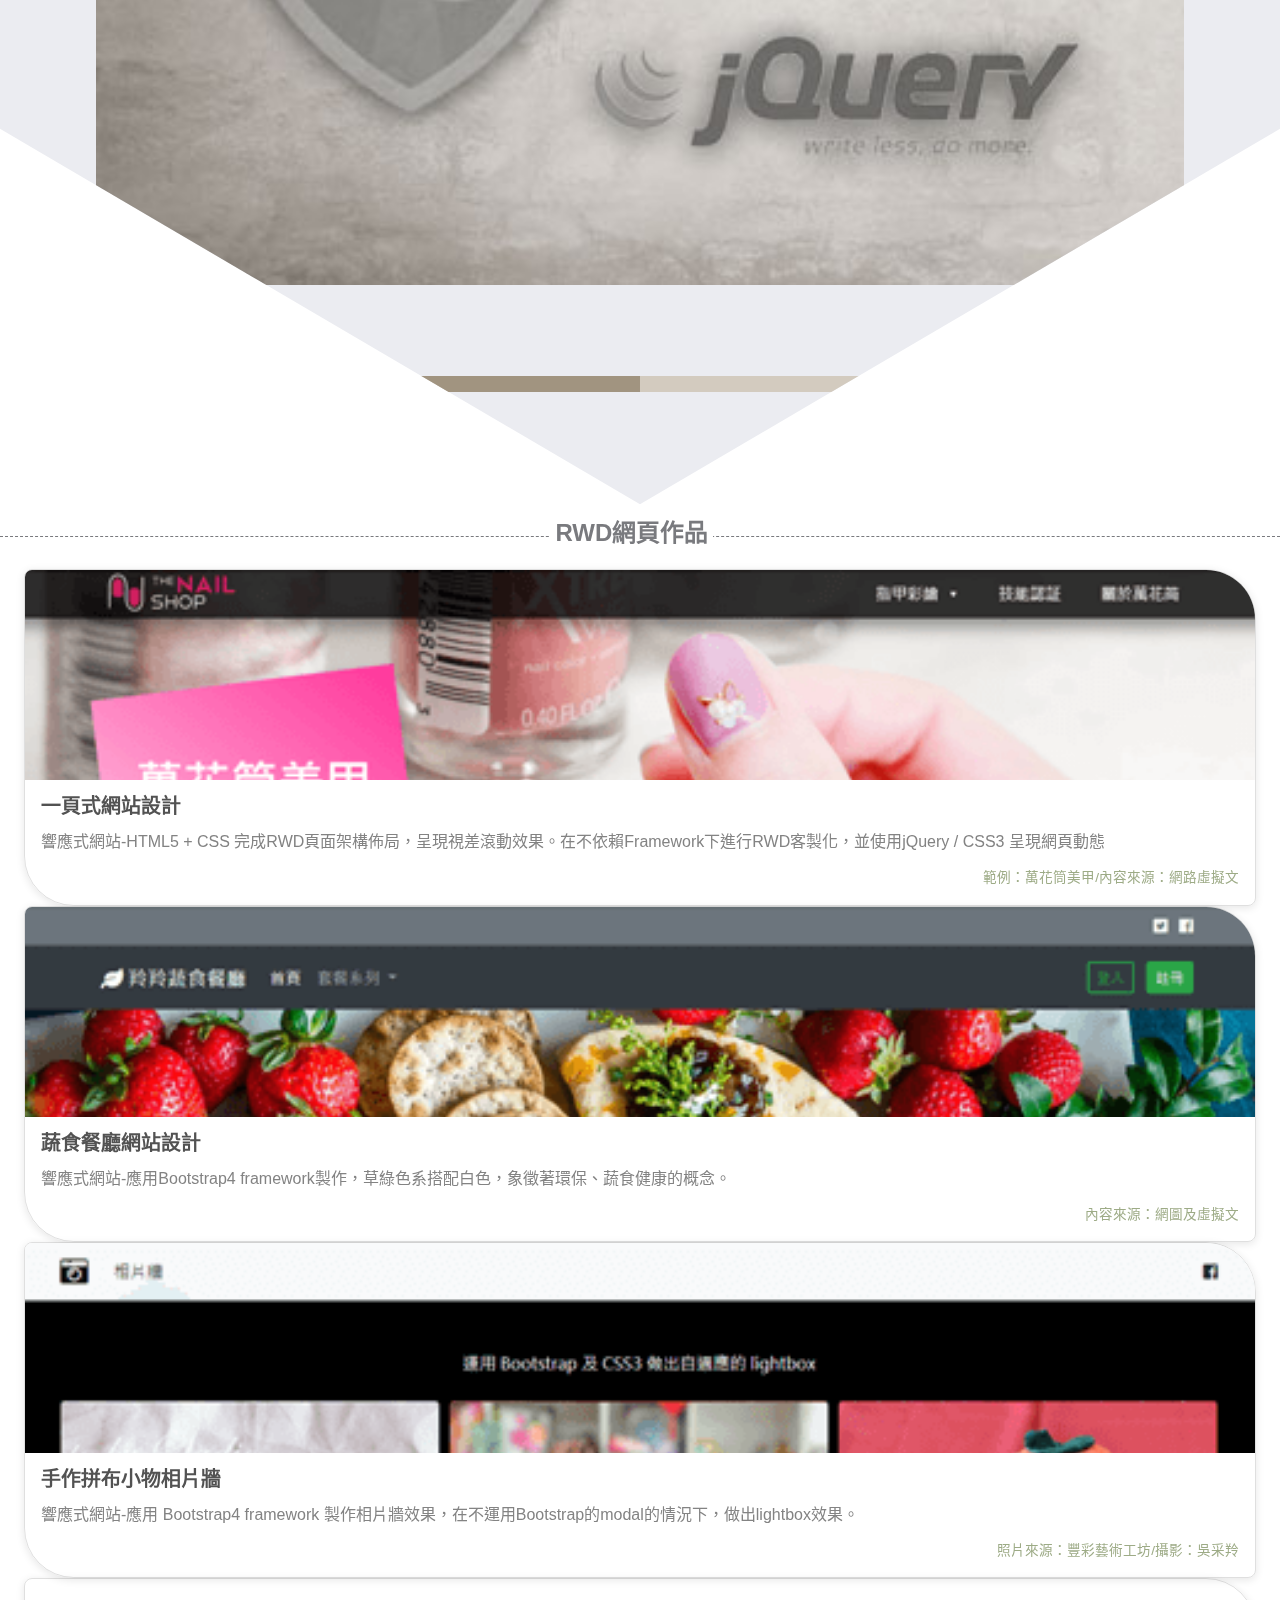
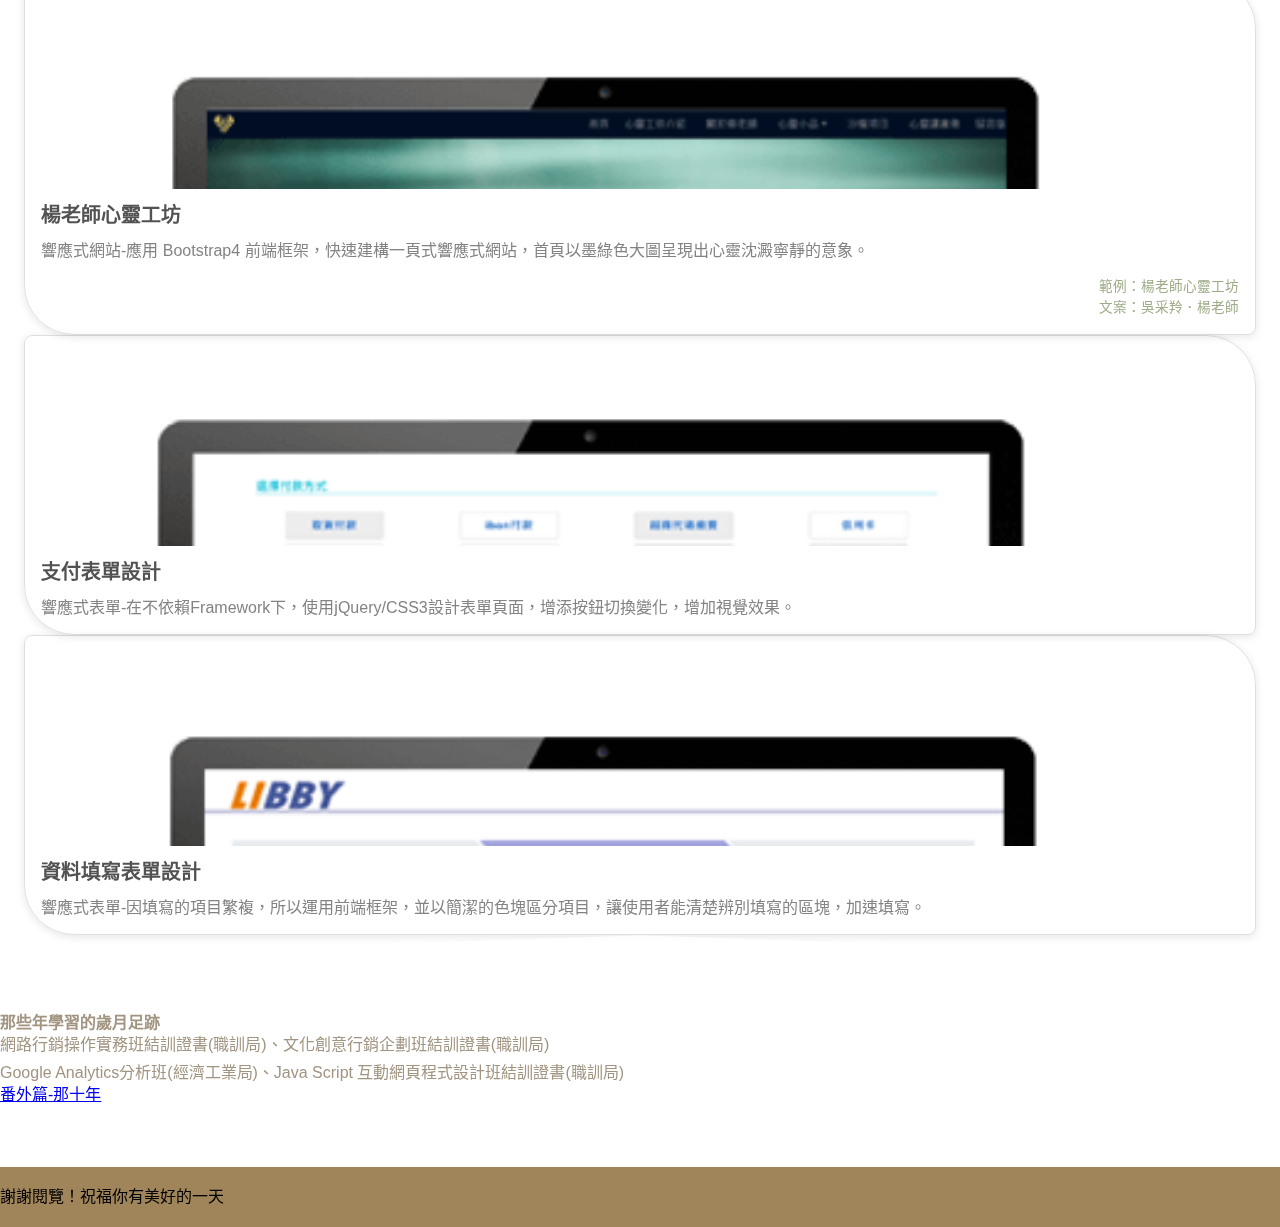
==== commit d69ab6c3: "update" ====
--- a/index.html
+++ b/index.html
@@ -24,12 +24,7 @@
             </div>
     
             <div class="responsive">
-              <!-- <div class="hamburger_menu"></div> -->
-
-              <i data-icon="m" class="ion-navicon-round cursor">
                 <div class="hamburger_menu"></div>
-              </i>
-
             </div>
     
             <ul class="nav-menu list-unstyled">
@@ -337,16 +332,6 @@
           }
         });
         //swiper end
-
-
-        $(document).ready(function () {
-    
-            /*漢堡選單*/
-            $('.responsive').on('click', function () {
-                $('.hamburger_menu').toggleClass("animate");
-            });
-
-        });
     
         </script>
         </body>
--- a/css/color.css
+++ b/css/color.css
@@ -81,8 +81,6 @@
     background: #fff;
     z-index: 1000;
     width: 100%;
-    padding: 10px 15px;
-    display: none;
     -webkit-box-shadow: 0px 2px 92px 0px rgba(0, 0, 0, 0.18);
     -moz-box-shadow: 0px 2px 92px 0px rgba(0, 0, 0, 0.18);
     box-shadow: 0px 2px 8px 0px rgba(0, 0, 0, 0.125);
@@ -92,15 +90,15 @@
   
   nav ul li {
     float: left;
-    margin-right: 15px;
-    margin-left: 40px;
+    height: 60px;
+    padding: 21px 25px;
   }
   
   nav ul li a {
     padding: 2px 0 0 0;
     position: relative;
     display: block;
-    font-size: 1.2rem;
+    font-size: 18px;
     color: #999999;
     font-weight: 500;
     line-height: 16px;
@@ -121,6 +119,7 @@
   }
   .logo {
     float: left;
+    padding: 5px 15px;
   }
   
   .logo img {
@@ -129,12 +128,7 @@
   
   .responsive {
     display: none;
-    font-size: 23px;
-  }
-  
-  .active {
-    color: #afafaf;
-  }
+  }  
 
   @media (max-width:768px){
     .responsive {
@@ -142,6 +136,7 @@
       float: right;
       width: 50px;
       height: 50px;
+      margin: 5px;
       background-color: transparent;
       cursor: pointer;
     } 
@@ -151,6 +146,7 @@
         top: 22px;
         left:10px;
         transition: all 0ms 300ms;
+        cursor: pointer;
     }
 
     .hamburger_menu,
@@ -158,7 +154,7 @@
     .hamburger_menu::before {
         width: 30px;
         height: 4px;
-        background: #4d80e4;
+        background: #6b8c42;
     }
 
     .hamburger_menu.animate {
@@ -170,7 +166,7 @@
         position: absolute;
         left: 0;
         bottom: 10px;
-        background: #4d80e4;
+        background: #6b8c42;
         transition: bottom 300ms 300ms cubic-bezier(0.23, 1, 0.32, 1),
             transform 300ms cubic-bezier(0.23, 1, 0.32, 1);
     }
@@ -180,7 +176,7 @@
         position: absolute;
         left: 0;
         top: 10px;
-        background: #4d80e4;
+        background: #6b8c42;
         transition: top 300ms 300ms cubic-bezier(0.23, 1, 0.32, 1),
             transform 300ms cubic-bezier(0.23, 1, 0.32, 1);
     }
@@ -205,23 +201,27 @@
 
   .nav-menu {
     float: right;
-    margin-bottom: 0;
-    padding-top: 16px;
+    display: block;
   }
 /* Navbar responsive*/
 @media (max-width: 768px) {
     .nav-menu {
-      display: none;
-    }
-    .nav-menu li {
+      float:none;
+      display:none;
+      width:100%;
+      margin-top: 60px;
+      background-color: #fff;
+      width:100%;
+    }
+
+    nav ul li {
       float: none;
-      width: 100%;
+      width:100%;
       text-align: center;
-      border-top: 1px solid #f7f7f7;
-      line-height: 45px;
-      margin-left: 0;
-      padding-top: 10px;
-      padding-bottom: 10px;
+      border-top: 1px solid #eadca6;
+      height: auto;
+      background-color: #fff;
+      padding: 10px 0;
     }
 }
 
@@ -329,21 +329,6 @@
 .swiper-slide .item i {
   font-size: 32px;
 }
-/* .shape {
-    background-color: grey;
-    border-radius: 50% 20% / 10% 40%;
-    width:300px;
-    position:absolute;
-    top:10px;
-    left:5px
-}
-.shape-card {
-    background-color: grey;
-    border-radius: 50% 20% / 10% 40%;
-    transform: rotate(-8deg); 
-    width:300px;
-    height:400px;
-} */
 .tools{
     border-top-right-radius: 50px;
     border-bottom-left-radius:50px;
@@ -518,7 +503,7 @@
 .bgimg-1 {
   background-image: url("../images/GA-accudyna.jpg");
   background-position: top center;
-  min-height: 400px;
+  height: 300px;
   margin: 0; }
 
 /* Second image*/
@@ -646,6 +631,10 @@
 .bannerTitle p {
     letter-spacing:2px;
 }
+.bgimg-1 {
+  height: 150px;
+  background-size: 100%;
+}
   .ly-title {
     font-size: 1.25rem;
     font-weight:bold;
@@ -654,11 +643,14 @@
     display:none;
   }
 }
-@media (max-width:414px) {
+@media (max-width:576px) {
   .bannerTitle > h1 {
     font-size:1rem;
     letter-spacing: 0;
   }
+}
+@media (max-width:414px) {
+
   .bannerTitle p {
     font-size:0.8rem;
     letter-spacing:0;
@@ -677,12 +669,18 @@
     padding-top:1.25rem;
     padding-bottom:1rem;
   }
-
-
-
+  .bgimg-1 {
+    display:none;
+  }
 
 
   .other{
     background-size: cover;
   }
+}
+
+@media (max-width:365px) {
+  .bg-a::after , .bg-b::after,.bg-c::after , .bg-d::after{
+    right:-20px;
+  }
 }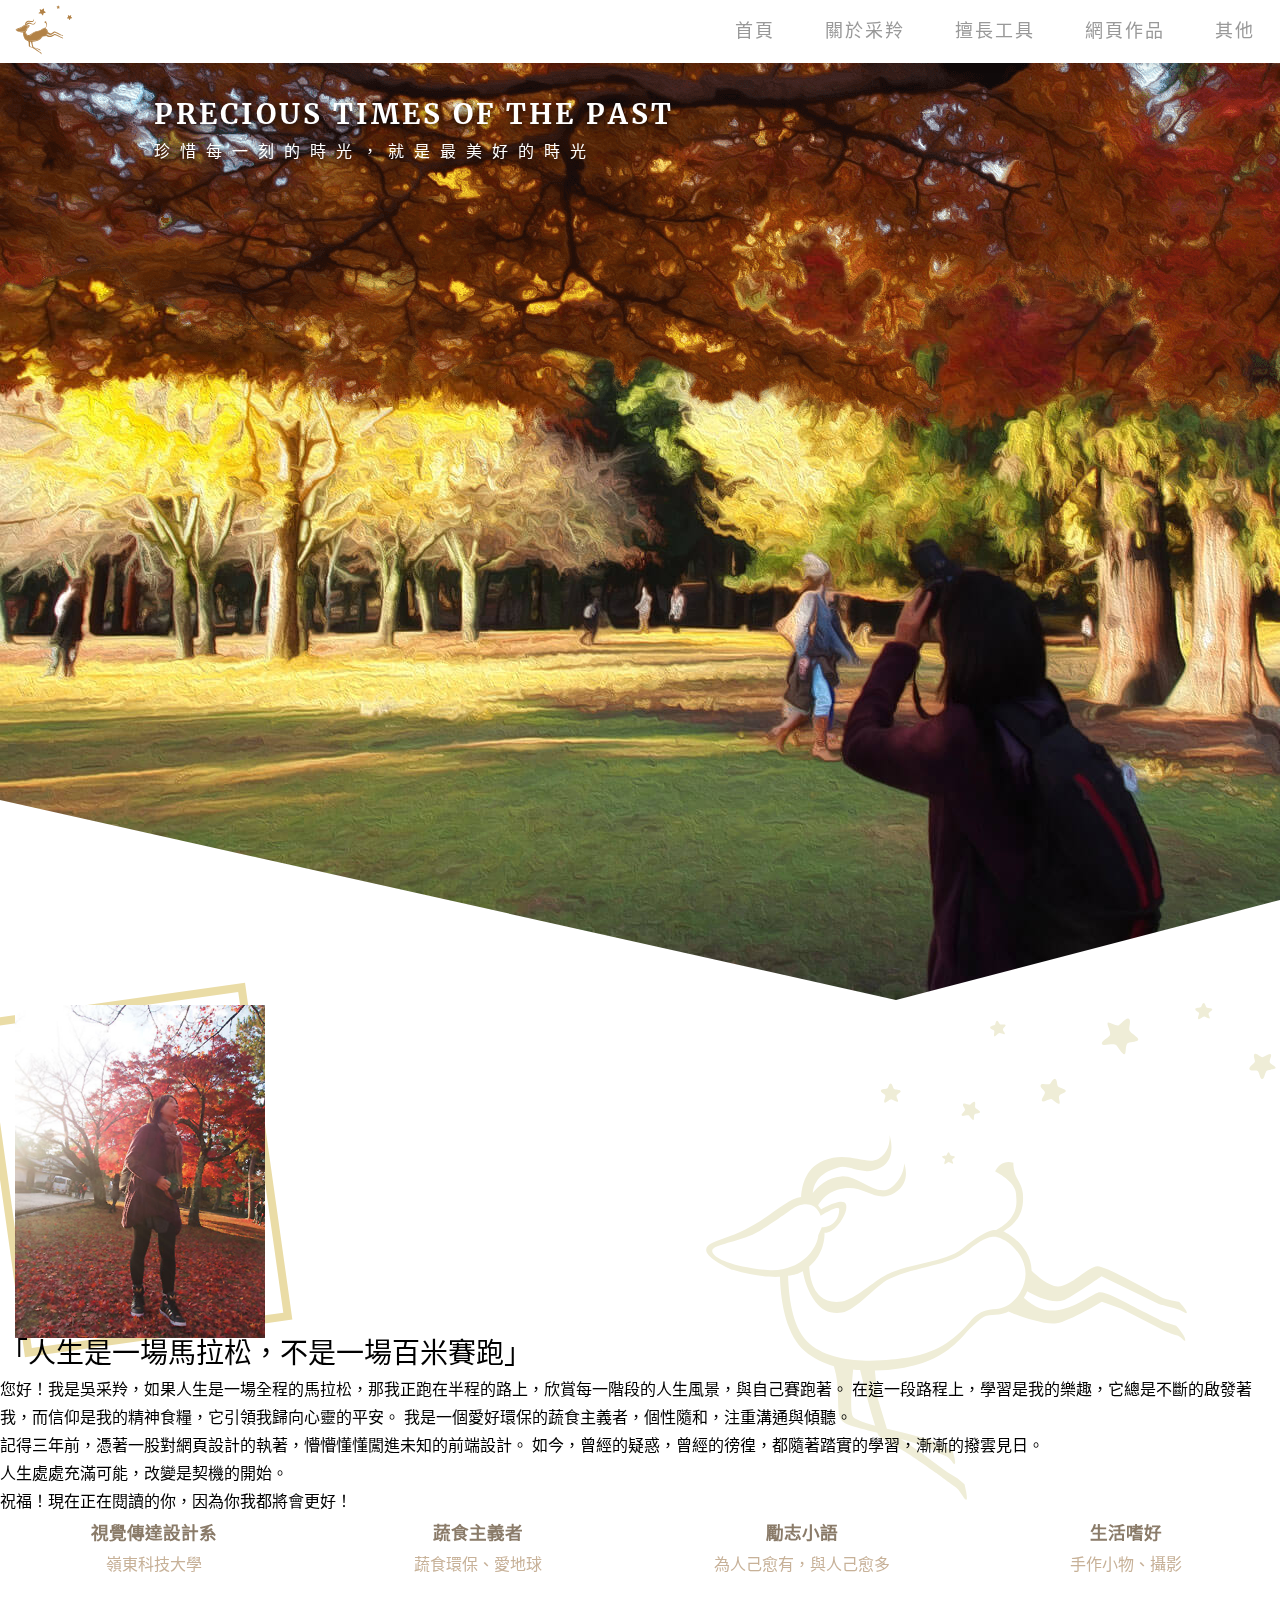
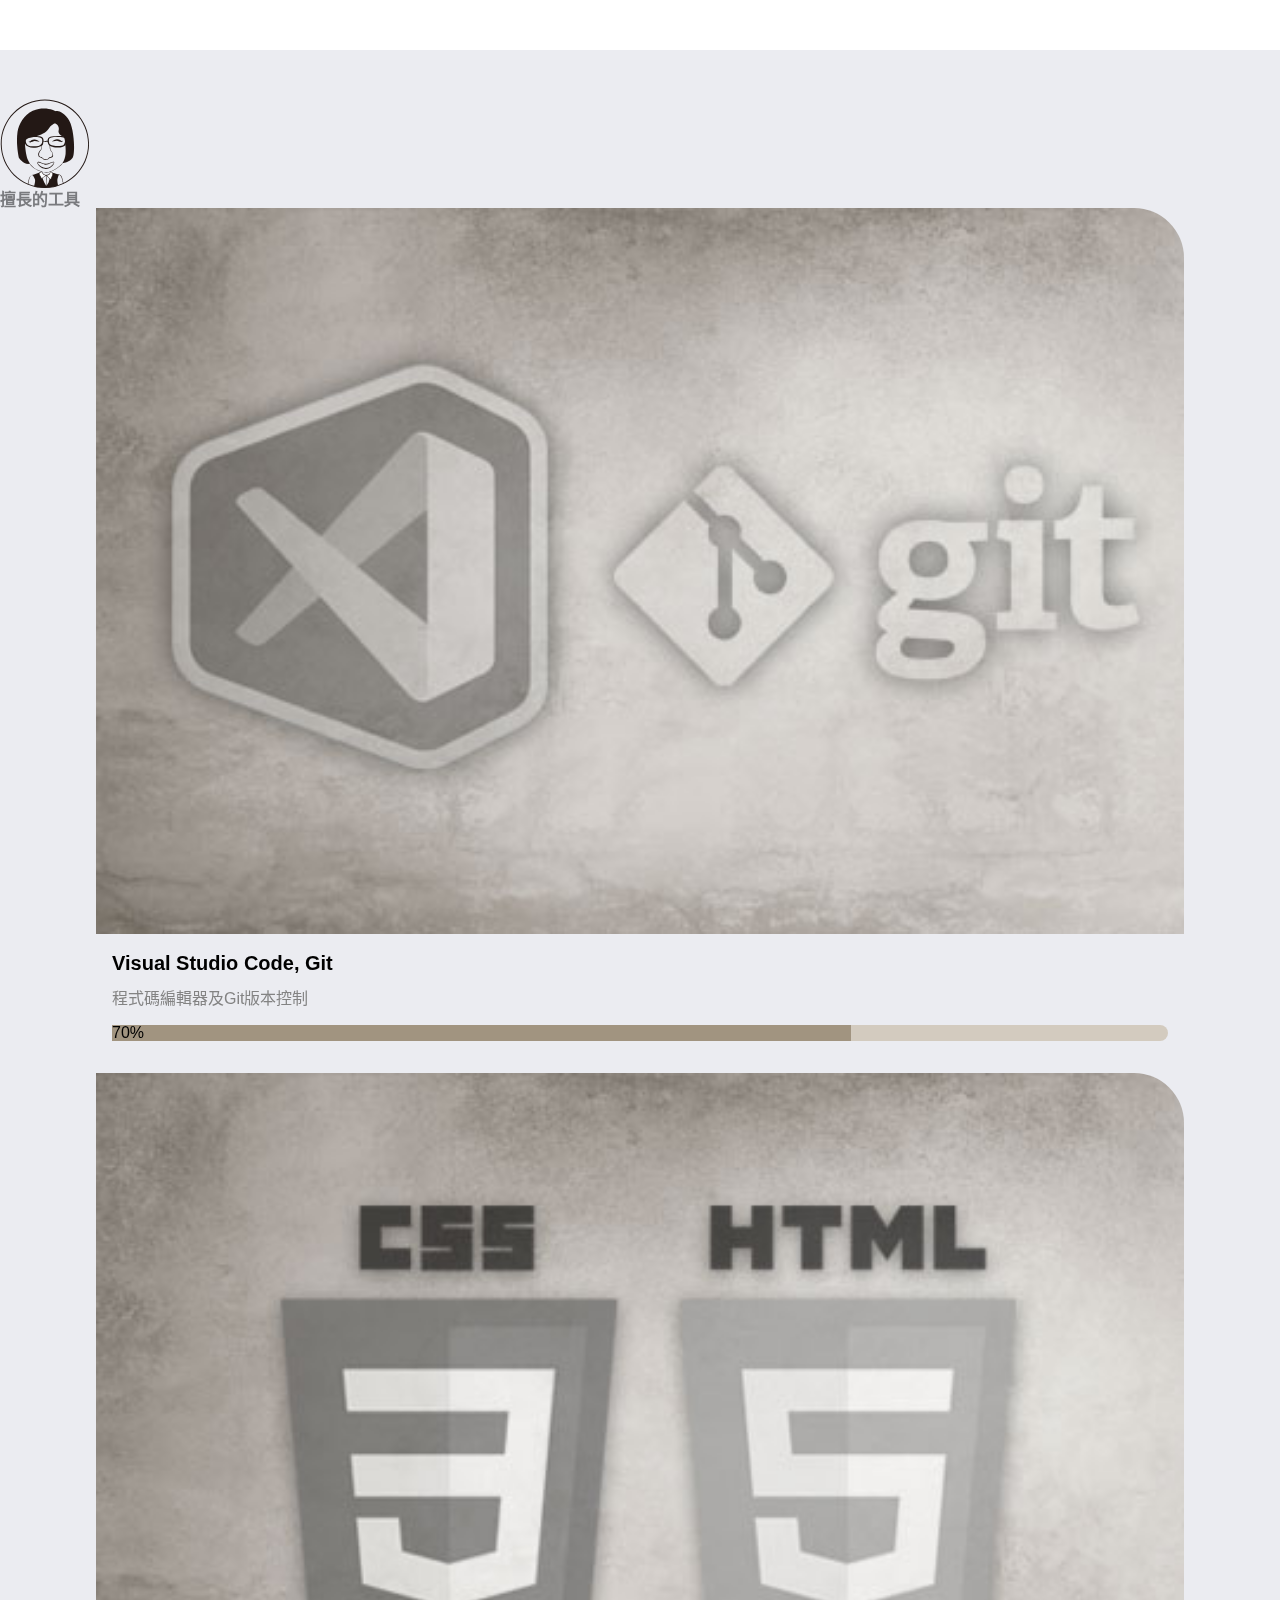
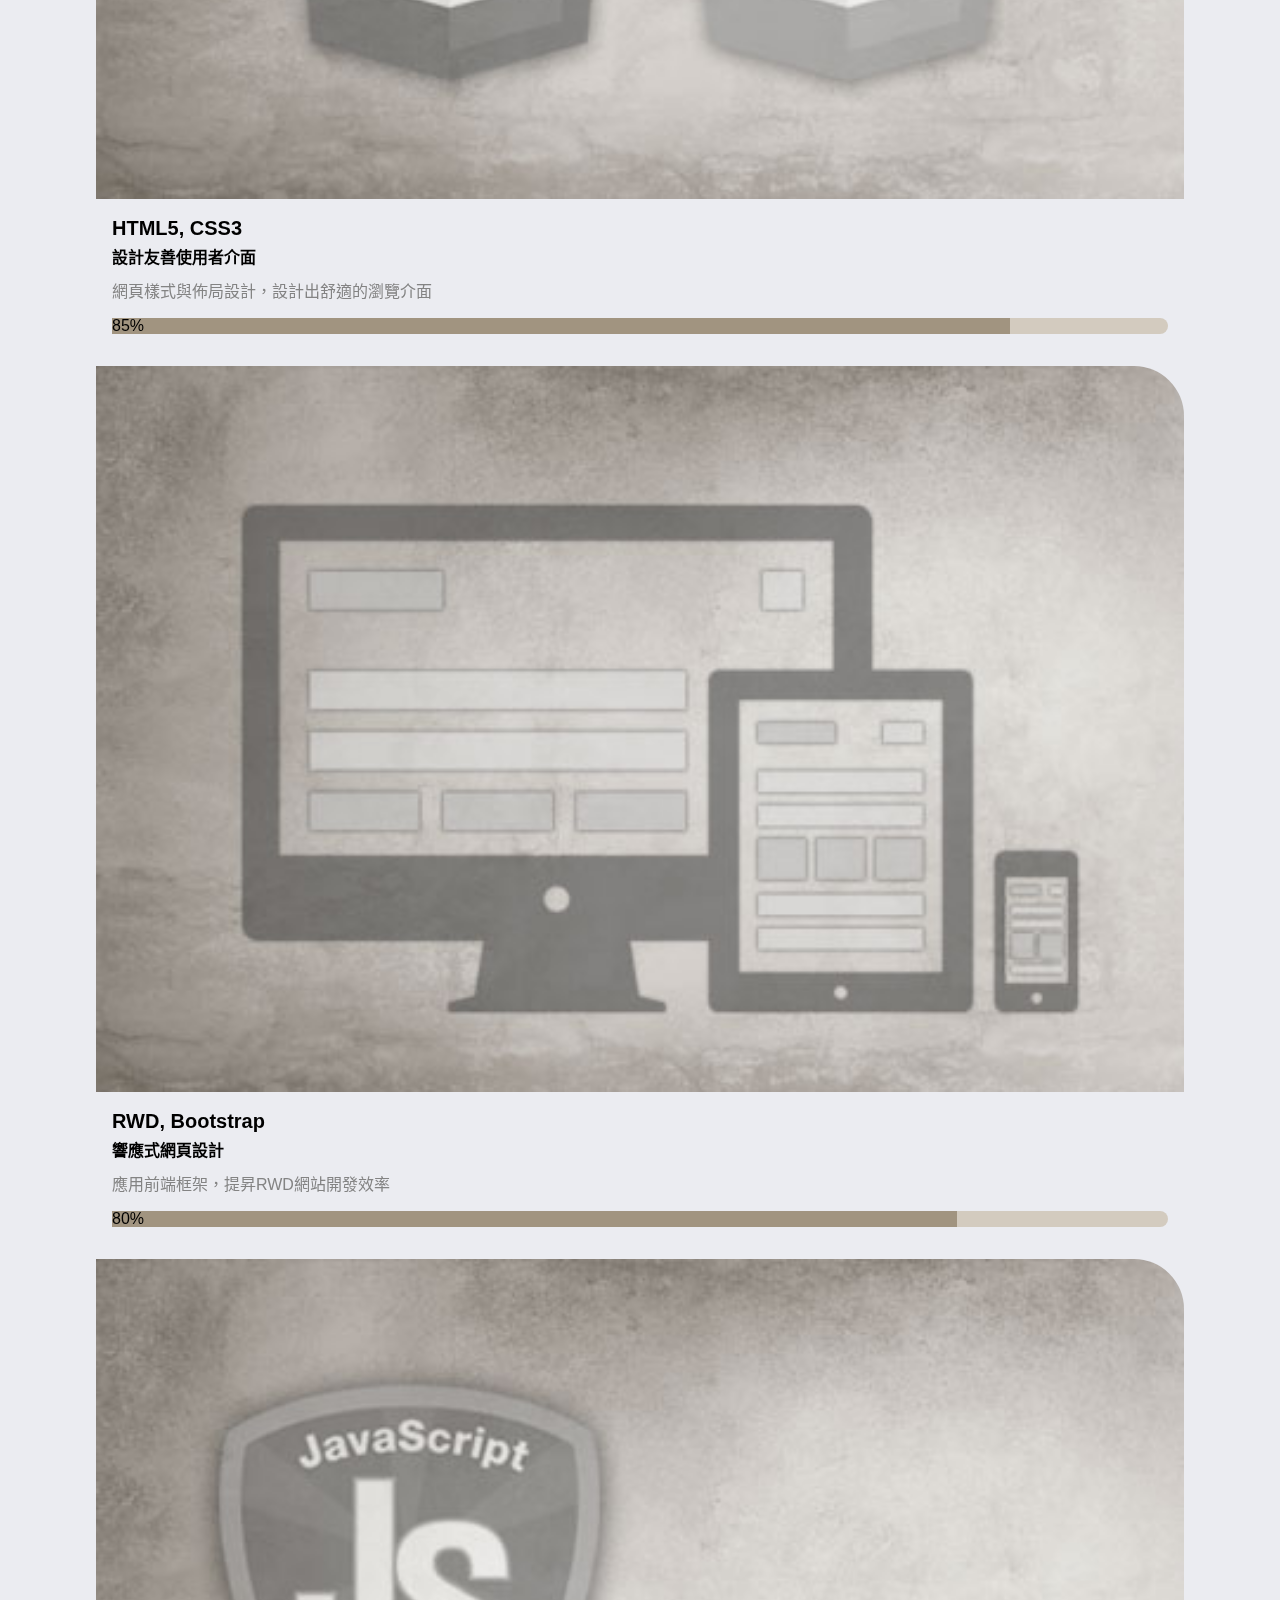
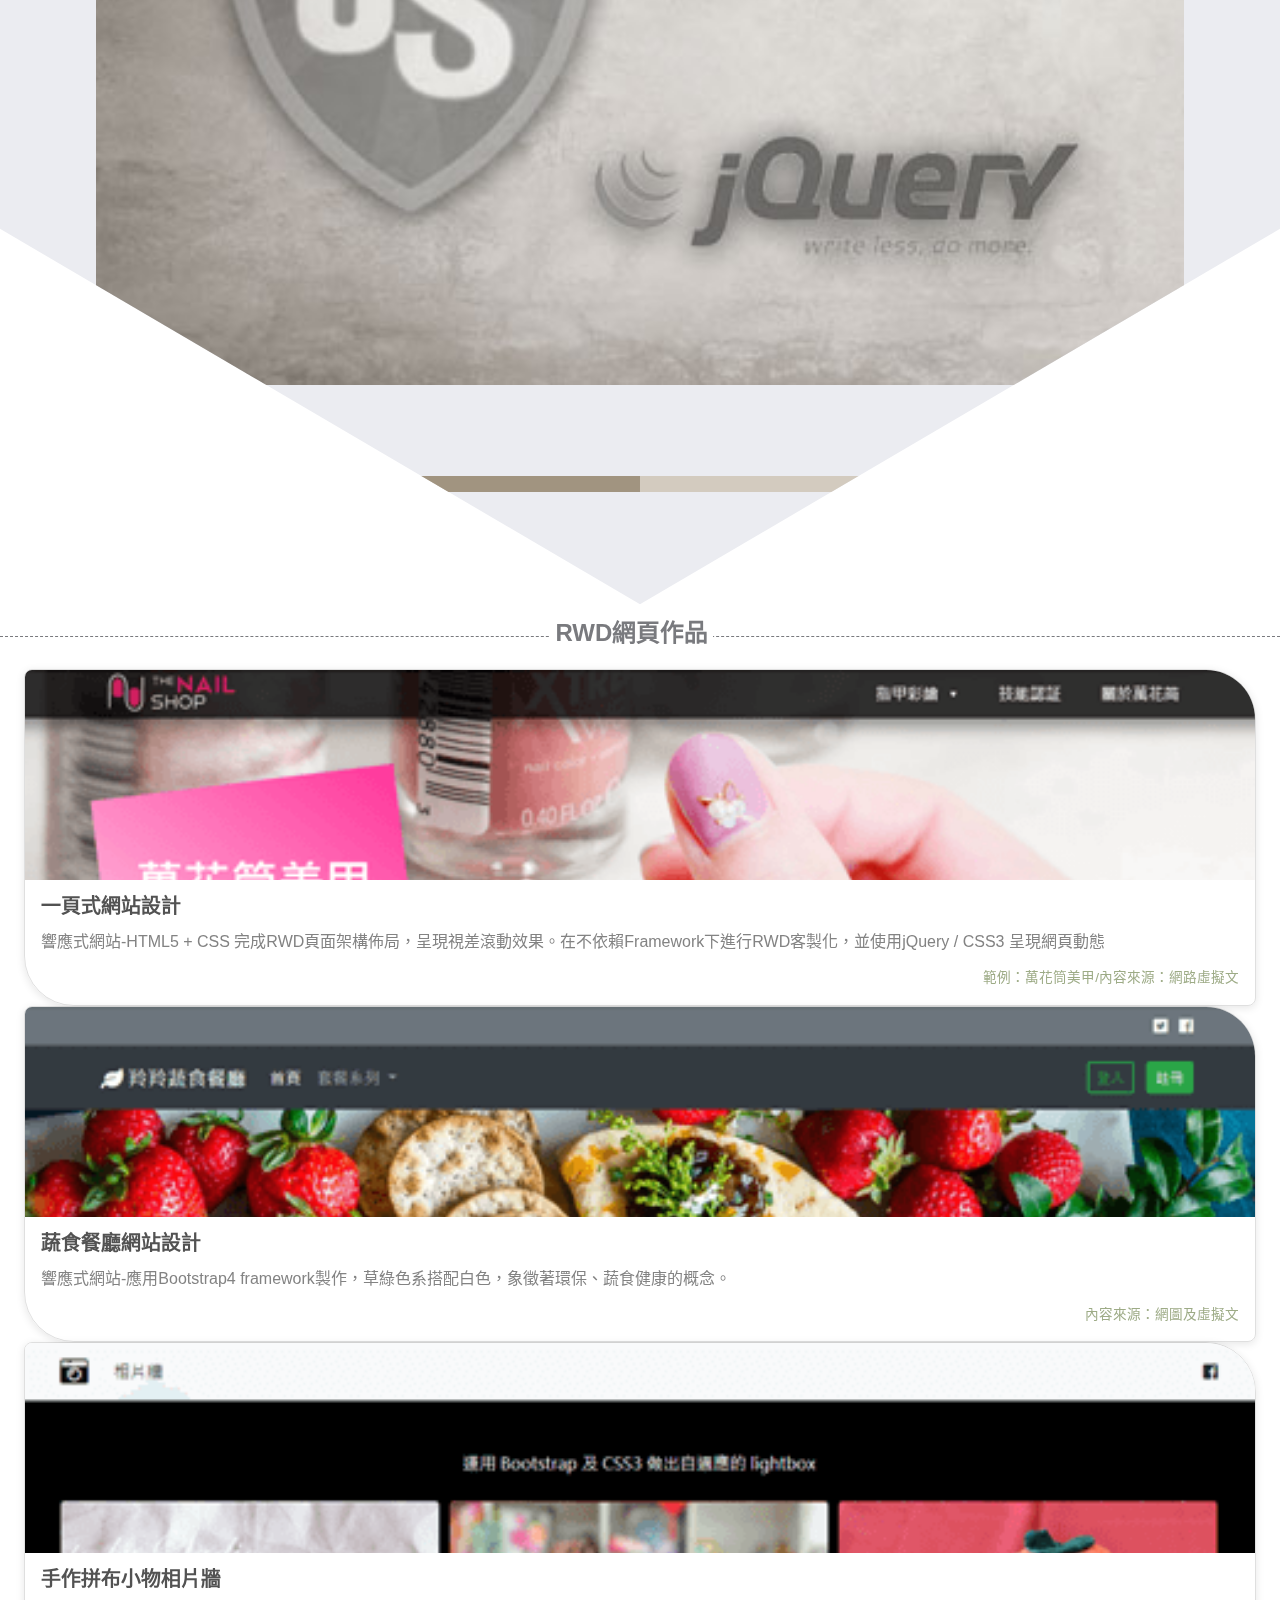
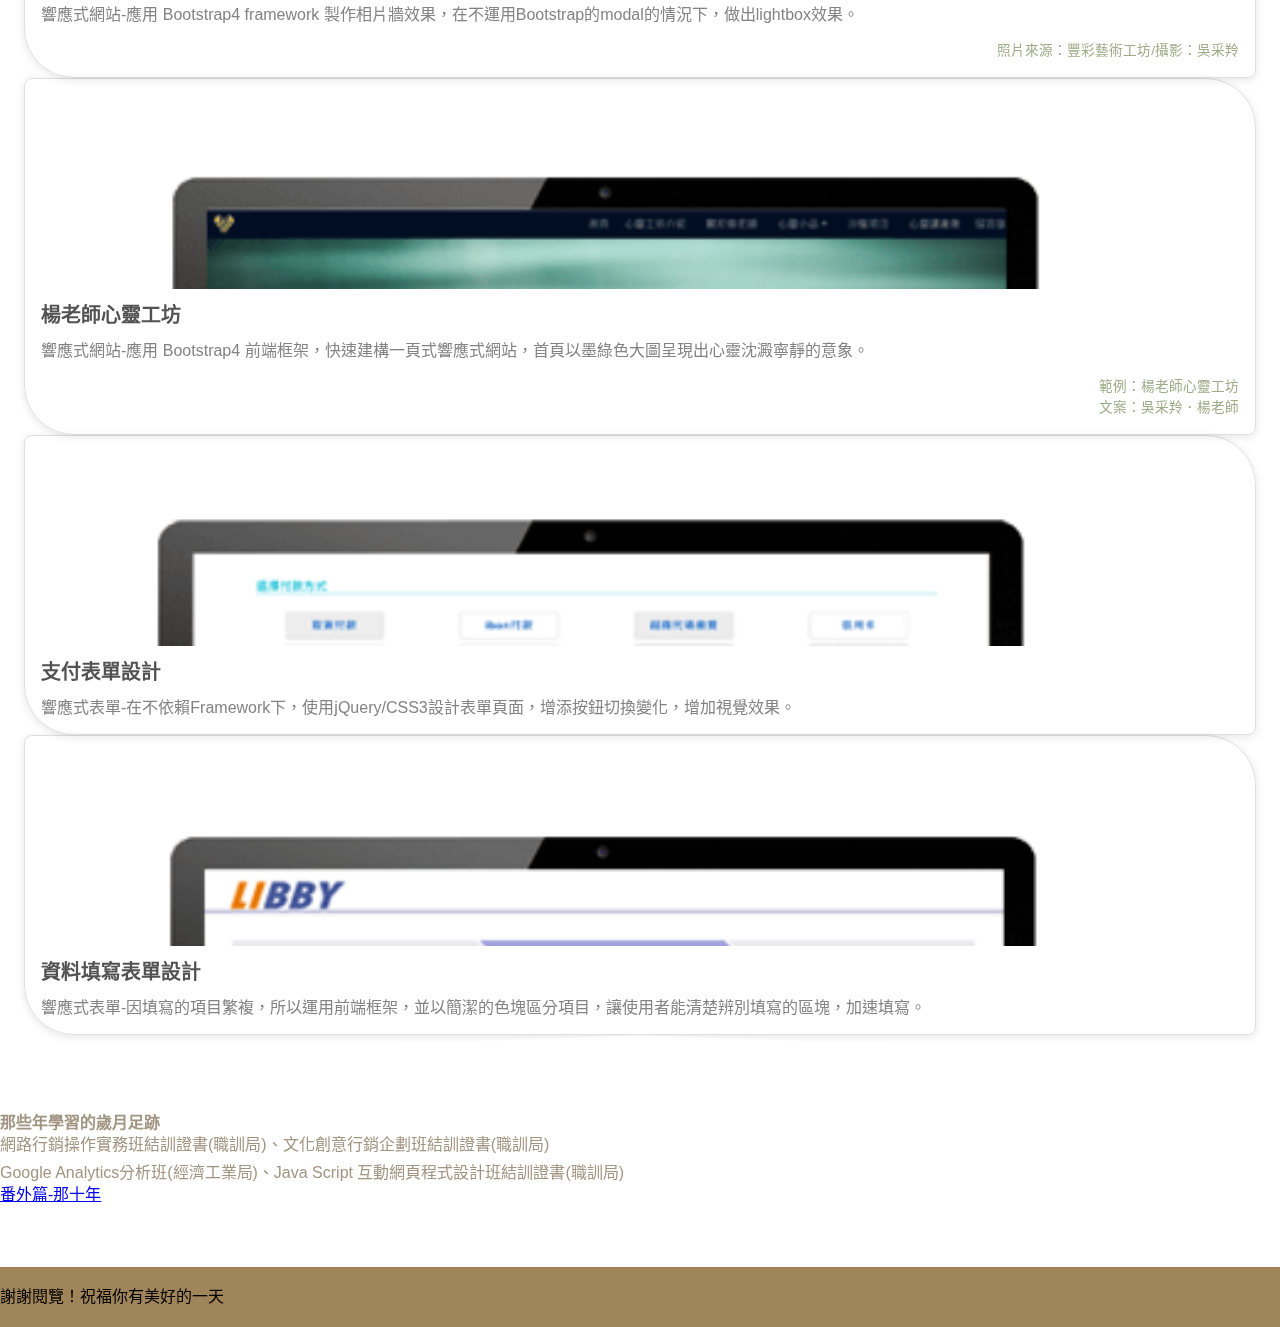
==== commit c4d0c5b3: "update" ====
--- a/index.html
+++ b/index.html
@@ -38,7 +38,7 @@
       </nav>
 
       <div id="header" class="container-fluid clip-bn">
-        <div class="row h-100">
+        <div class="row">
           <div class="col-md-12 px-0">
             <img class="mapleLeaf" src="images/libby-japan-1-1.png">
             <div class="bannerTitle">
--- a/css/color.css
+++ b/css/color.css
@@ -88,13 +88,13 @@
   
 
   
-  nav ul li {
+  nav#main-nav ul li {
     float: left;
     height: 60px;
     padding: 21px 25px;
   }
   
-  nav ul li a {
+  nav#main-nav ul li a {
     padding: 2px 0 0 0;
     position: relative;
     display: block;
@@ -109,11 +109,11 @@
     -webkit-transition: all 0.5s ease-in-out 0s;
     transition: all 0.5s ease-in-out 0s;
   }
-  nav ul li a:link {
+  nav#main-nav ul li a:link {
     text-decoration:none;
     outline:none;
   }
-  nav ul li a:hover, nav ul li a:active , nav ul li a.active{
+  nav#main-nav ul li a:hover, nav#main-nav ul li a:active , nav#main-nav ul li a.active{
     color: #6e4c41;
     padding: 0 0 0 0;
   }
@@ -214,7 +214,7 @@
       width:100%;
     }
 
-    nav ul li {
+    nav#main-nav ul li {
       float: none;
       width:100%;
       text-align: center;
@@ -223,28 +223,29 @@
       background-color: #fff;
       padding: 10px 0;
     }
+    /* #header {
+      padding-top:60px;
+    } */
 }
 
 
 /**/
 .clip-bn {
-    width: 100%;
+    position: relative;
     background-image: url(../images/libby-japan-1.jpg);
     background-repeat: no-repeat;
     background-position: bottom;
-    background-size: 100%;
     -webkit-clip-path: polygon(0 0, 100% 0, 100% 90%, 70% 100%, 0 80%);
     clip-path: polygon(0 0, 100% 0, 100% 90%, 70% 100%, 0 80%);
-    height:100vh;
-}
-.clip-bn .circle {
+}
+/* .clip-bn .circle {
   top:20%;
   left:20%;
     width:30%;
     height:30%;
     background-color:rgba(255, 255, 255, 0.35);
     border-radius:50%;
-}
+} */
 
 .bg-libby{
     background-image: url(../images/logo-libby.svg);
@@ -252,14 +253,10 @@
     background-position: bottom right;
     background-repeat: no-repeat;
 }
-.mapleLeaf {
-    position:fixed;
-    transform: translateY(-70px);
-}
 .bannerTitle {
-    position: relative;
-    top: 30%;
+    position: absolute;
     left: 12%;
+    padding-top:100px;
     display: inline-table;
     color: #fff;
     z-index:99;
@@ -282,12 +279,23 @@
   margin-bottom: .5rem;
   font-weight: 500;
 }
-
+@media (min-width:1271px) {
+  .clip-bn {
+    height:1000px;
+  }
+  .mapleLeaf {
+    position: fixed;
+    top:0;
+    height: 1000px;
+  }
+}
 @media (max-width:1270px) {
   .clip-bn {
+      background-position: center;
+      background-size: cover;
       -webkit-clip-path: polygon(0 0, 100% 0, 100% 100%, 50% 100%, 0 100%);
       clip-path: polygon(0 0, 100% 0, 100% 100%, 50% 100%, 0 100%);
-      height:40vh;
+      height:400px;
   }
   .mapleLeaf {
     display:none;
@@ -295,7 +303,7 @@
 }
 @media (max-width:460px) {
   .clip-bn {
-    height:30vh;
+    height:280px;
   }
 }
 .mephoto {
@@ -528,6 +536,7 @@
   position: fixed;
   bottom: 5px;
   right: 5px; 
+  z-index: 200;
 }
 
 
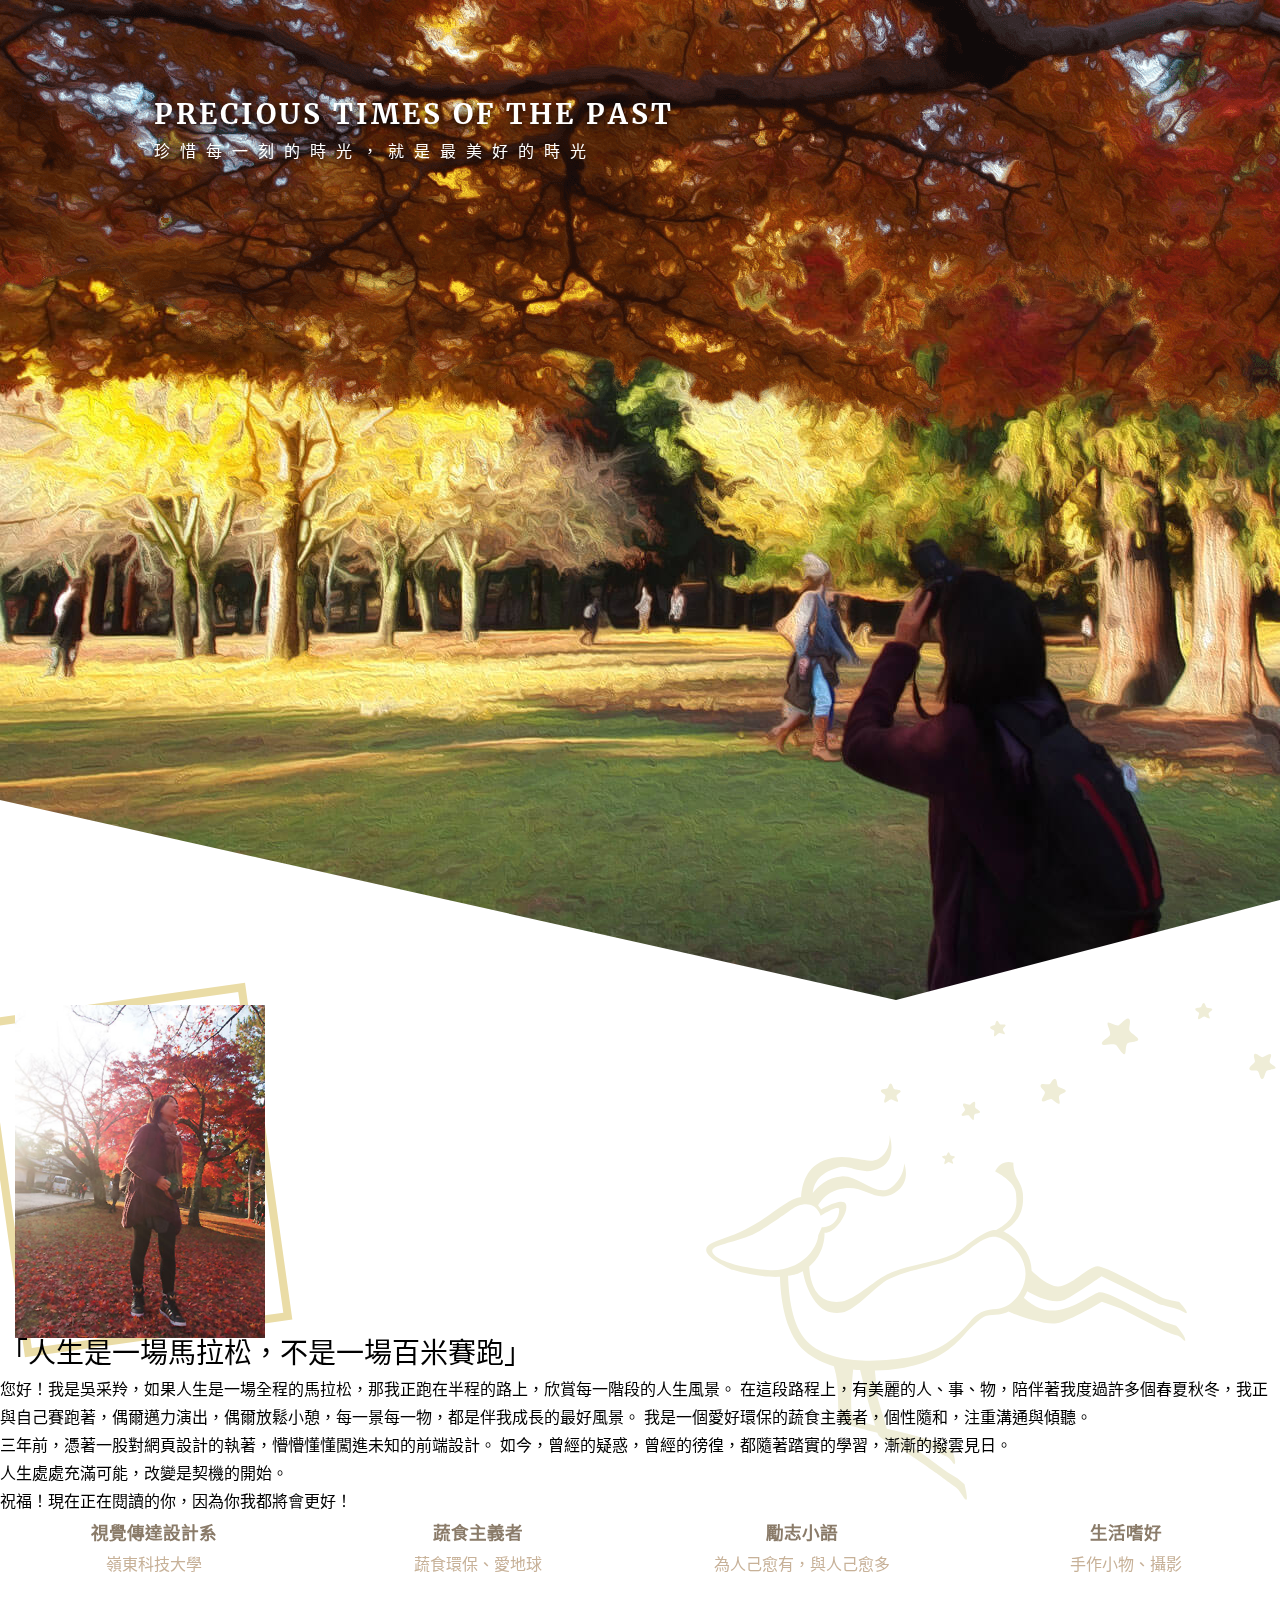
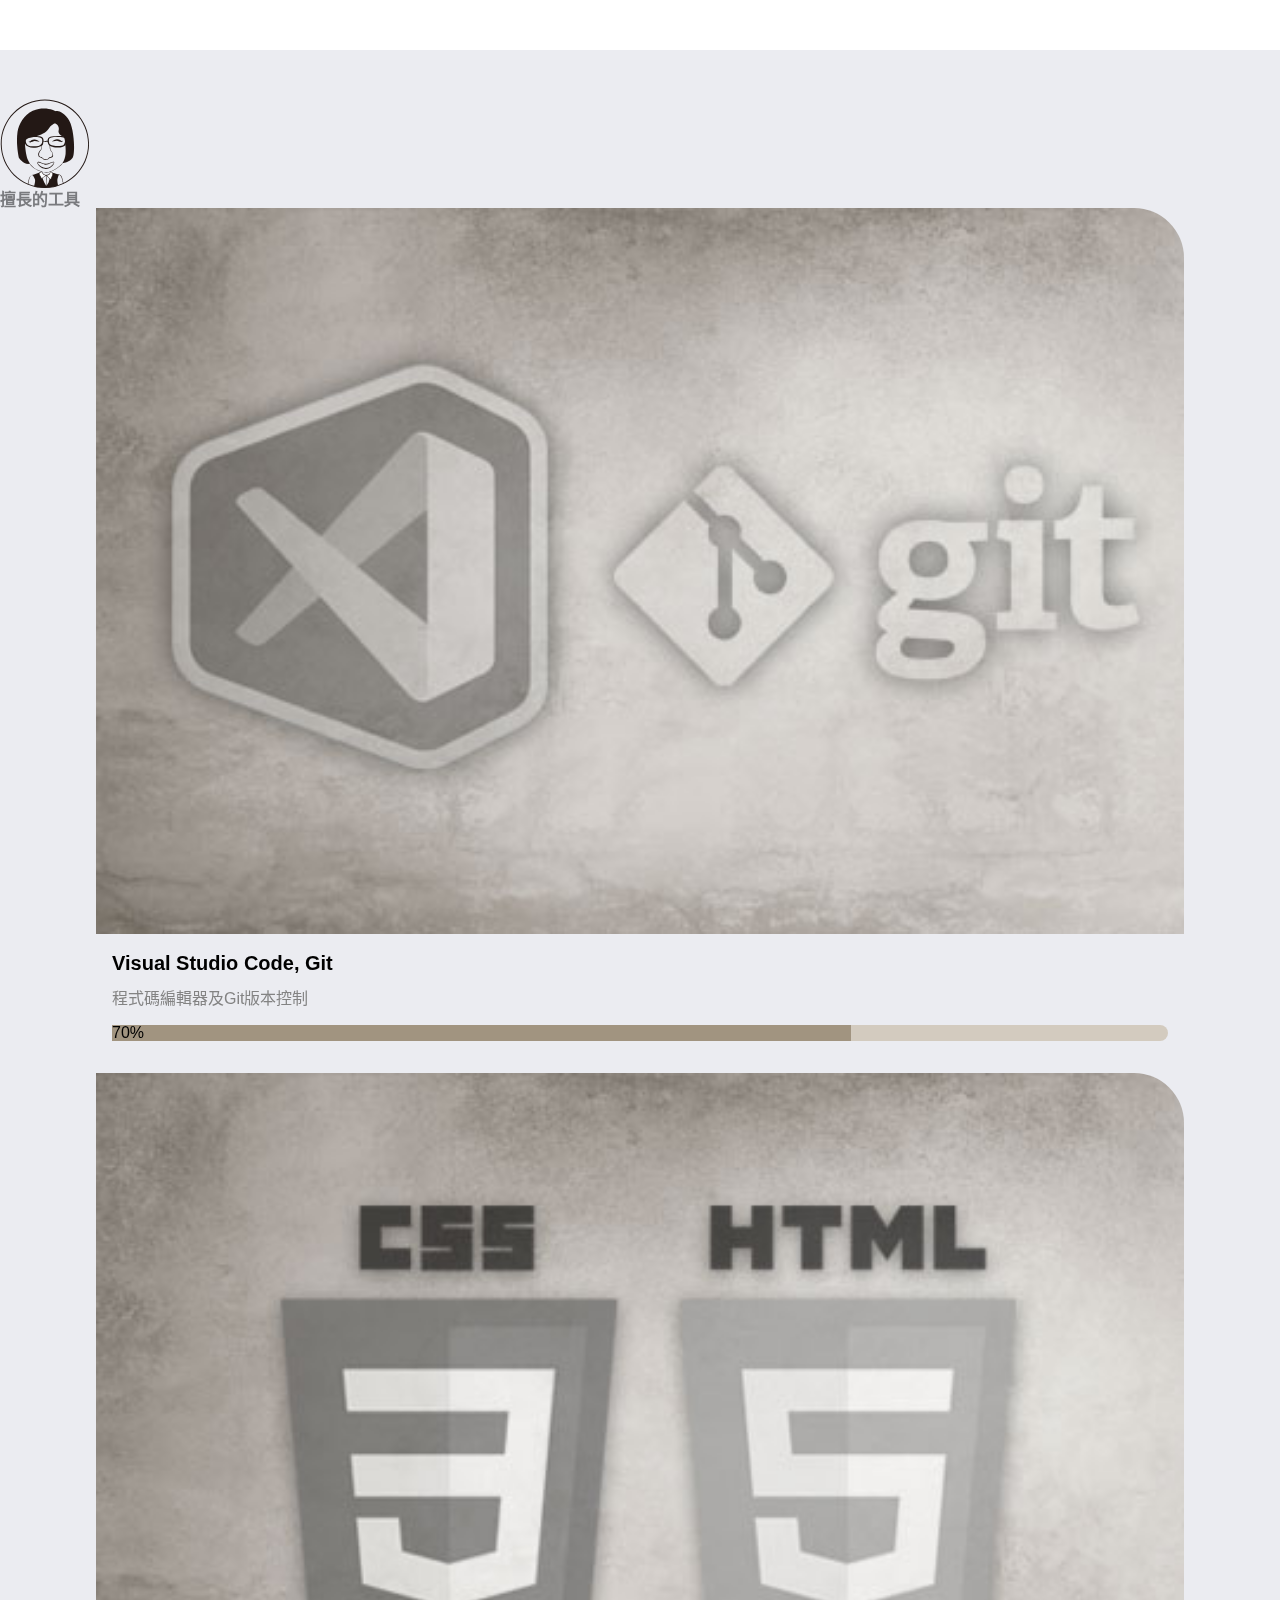
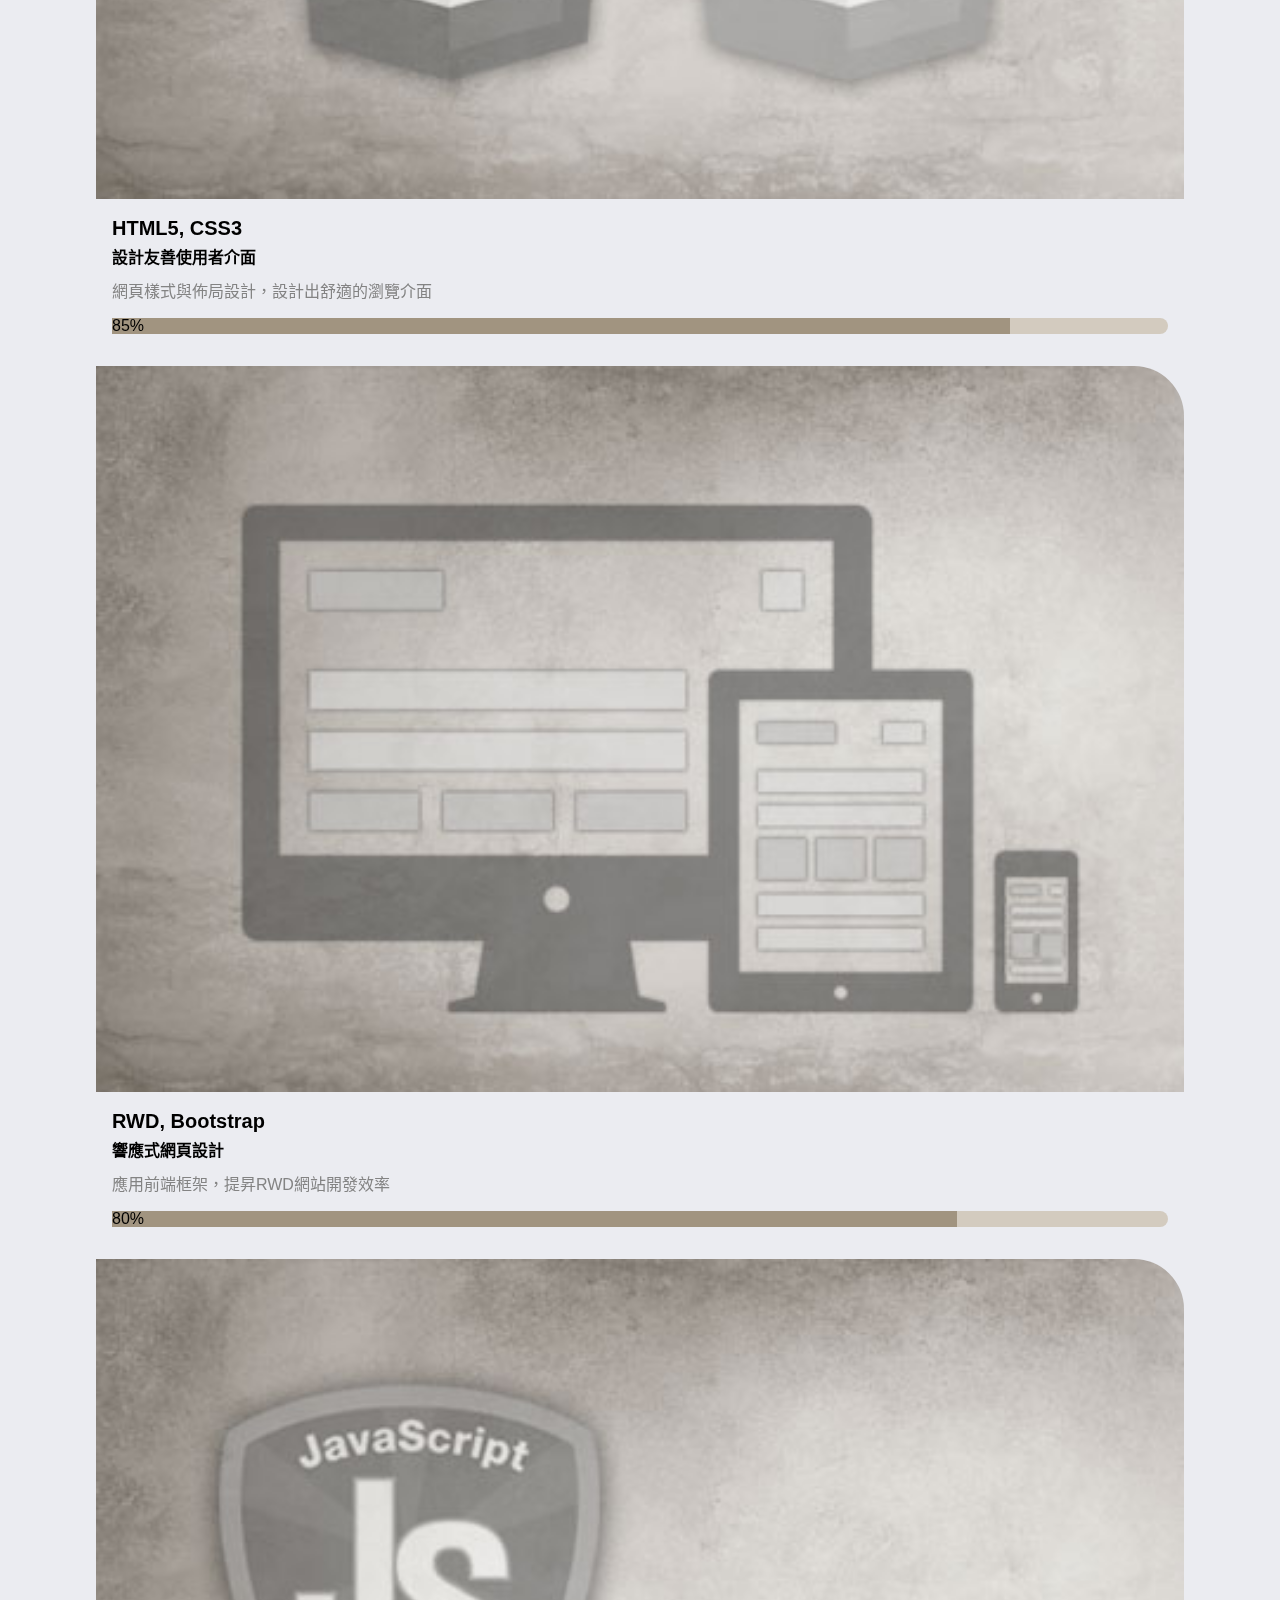
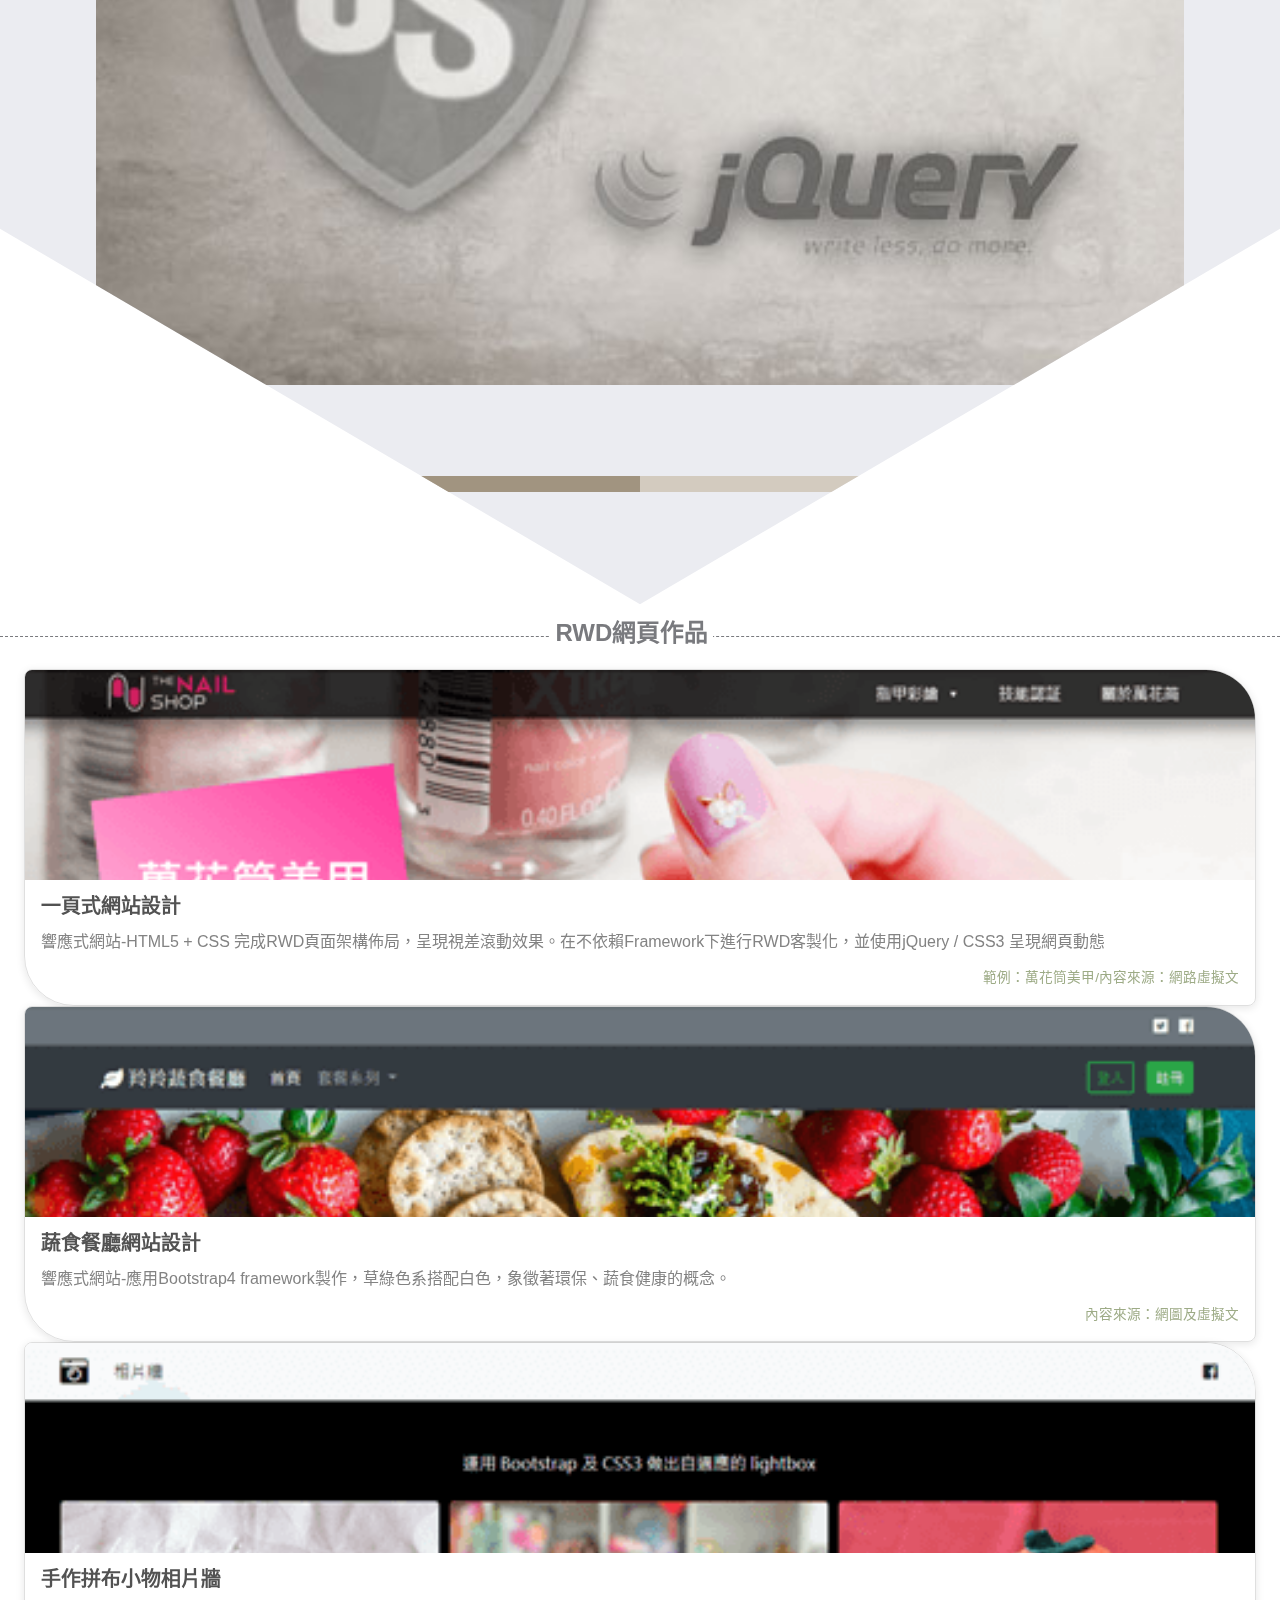
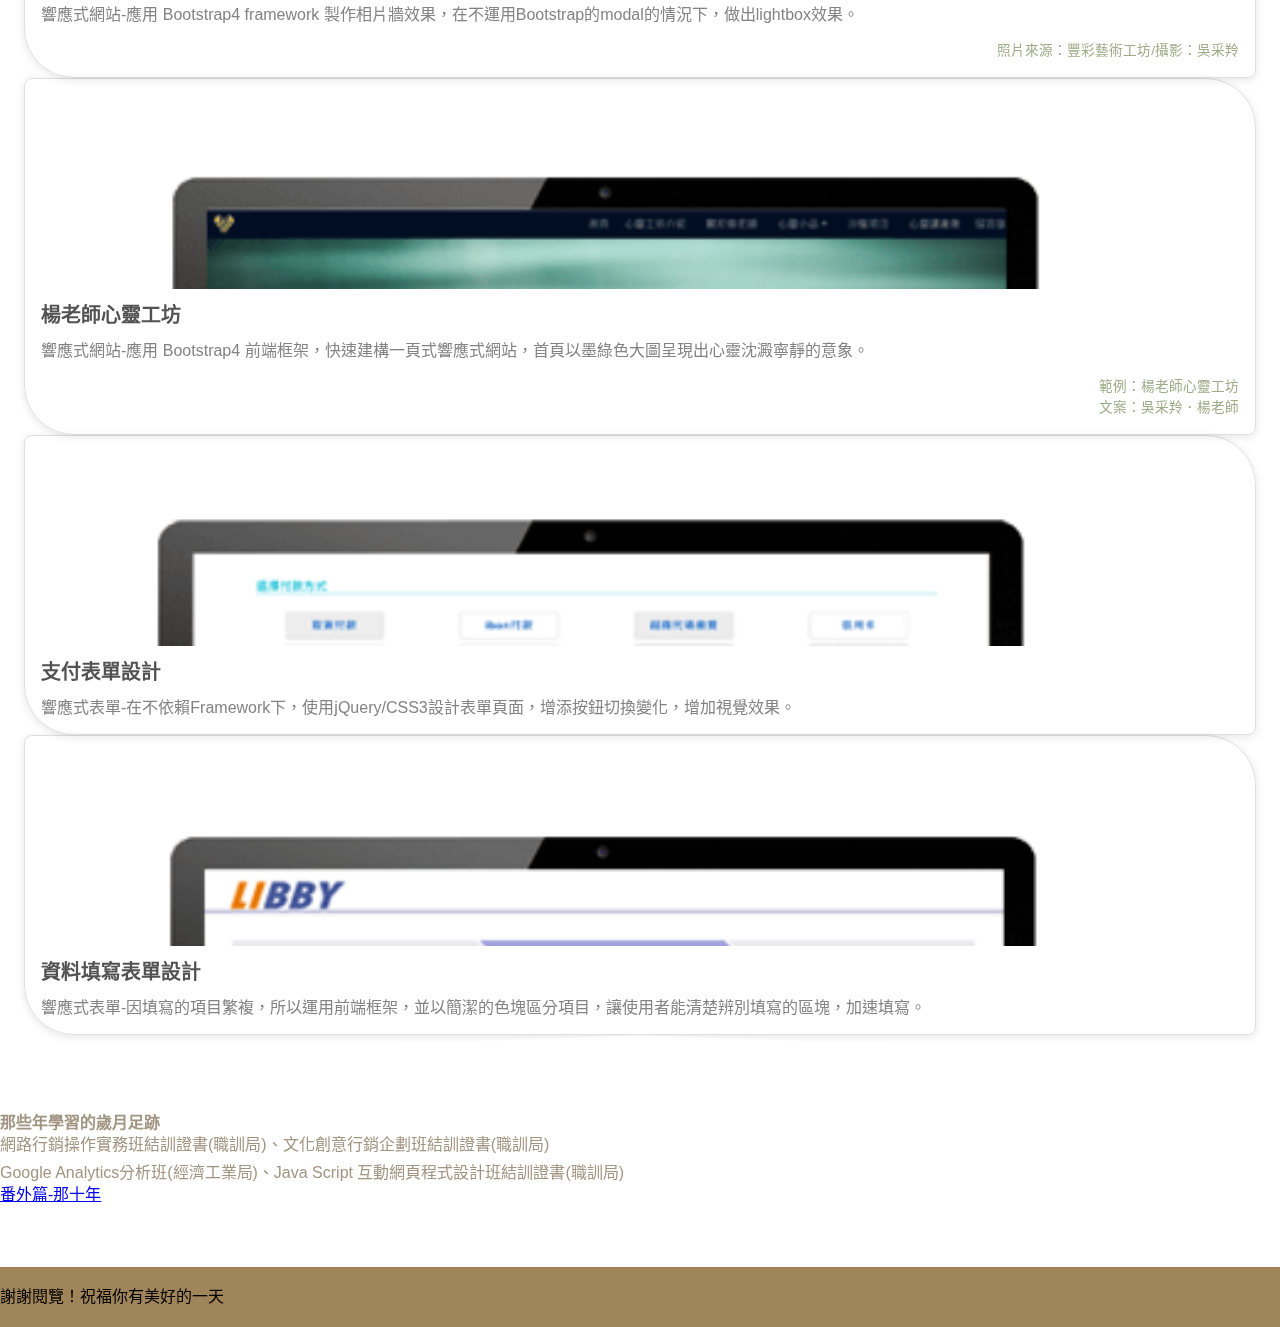
==== commit 41db66b9: "update" ====
--- a/index.html
+++ b/index.html
@@ -17,7 +17,7 @@
     <link rel="stylesheet" href="css/color.css">
 </head>
 <body>
-      <nav id="main-nav" style="display: block;">
+      <nav id="main-nav">
     
             <div class="logo">
               <a href="index.html"><img src="images/mylogo.svg" alt="logo"></a>
@@ -58,10 +58,10 @@
             </div>
             <div class="col-md-7">
               <h2 class="ly-title">「人生是一場馬拉松，不是一場百米賽跑」</h2>
-              <p class="py-3">您好！我是吳采羚，如果人生是一場全程的馬拉松，那我正跑在半程的路上，欣賞每一階段的人生風景，與自己賽跑著。
-              在這一段路程上，學習是我的樂趣，它總是不斷的啟發著我，而信仰是我的精神食糧，它引領我歸向心靈的平安。
+              <p class="py-3">您好！我是吳采羚，如果人生是一場全程的馬拉松，那我正跑在半程的路上，欣賞每一階段的人生風景。
+              在這段路程上，有美麗的人、事、物，陪伴著我度過許多個春夏秋冬，我正與自己賽跑著，偶爾邁力演出，偶爾放鬆小憩，每一景每一物，都是伴我成長的最好風景。
               我是一個愛好環保的蔬食主義者，個性隨和，注重溝通與傾聽。</p>
-             <p class="pb-3">記得三年前，憑著一股對網頁設計的執著，懵懵懂懂闖進未知的前端設計。
+             <p class="pb-3">三年前，憑著一股對網頁設計的執著，懵懵懂懂闖進未知的前端設計。
                如今，曾經的疑惑，曾經的徬徨，都隨著踏實的學習，漸漸的撥雲見日。</p>
               <p>人生處處充滿可能，改變是契機的開始。</p><p>祝福！現在正在閱讀的你，因為你我都將會更好！</p>
             </div>
--- a/css/color.css
+++ b/css/color.css
@@ -85,7 +85,11 @@
     -moz-box-shadow: 0px 2px 92px 0px rgba(0, 0, 0, 0.18);
     box-shadow: 0px 2px 8px 0px rgba(0, 0, 0, 0.125);
   }
-  
+  @media (min-width:769px) {
+    nav#main-nav{
+      display:none;
+    }
+  }
 
   
   nav#main-nav ul li {
@@ -238,14 +242,6 @@
     -webkit-clip-path: polygon(0 0, 100% 0, 100% 90%, 70% 100%, 0 80%);
     clip-path: polygon(0 0, 100% 0, 100% 90%, 70% 100%, 0 80%);
 }
-/* .clip-bn .circle {
-  top:20%;
-  left:20%;
-    width:30%;
-    height:30%;
-    background-color:rgba(255, 255, 255, 0.35);
-    border-radius:50%;
-} */
 
 .bg-libby{
     background-image: url(../images/logo-libby.svg);
@@ -343,7 +339,6 @@
     margin:0 auto;
     width:85%;
     padding-bottom:1rem;
-    /* box-shadow: 2px 12px 10px 5px rgba(0, 0, 0, .2); */
 }
 .tools:hover {
     background-color: #ffffff;
@@ -539,7 +534,6 @@
   z-index: 200;
 }
 
-
 .img-works {
   padding-top: 1%;
   padding-left: 1%; 
@@ -605,8 +599,8 @@
   line-height: 1.8;
 }
 .detail ul li {
-  list-style-type: disc;
-  text-indent:1.5rem;
+    list-style-type: disc;
+    margin-left: 1rem;
 }
 /*google analytics page end*/
 
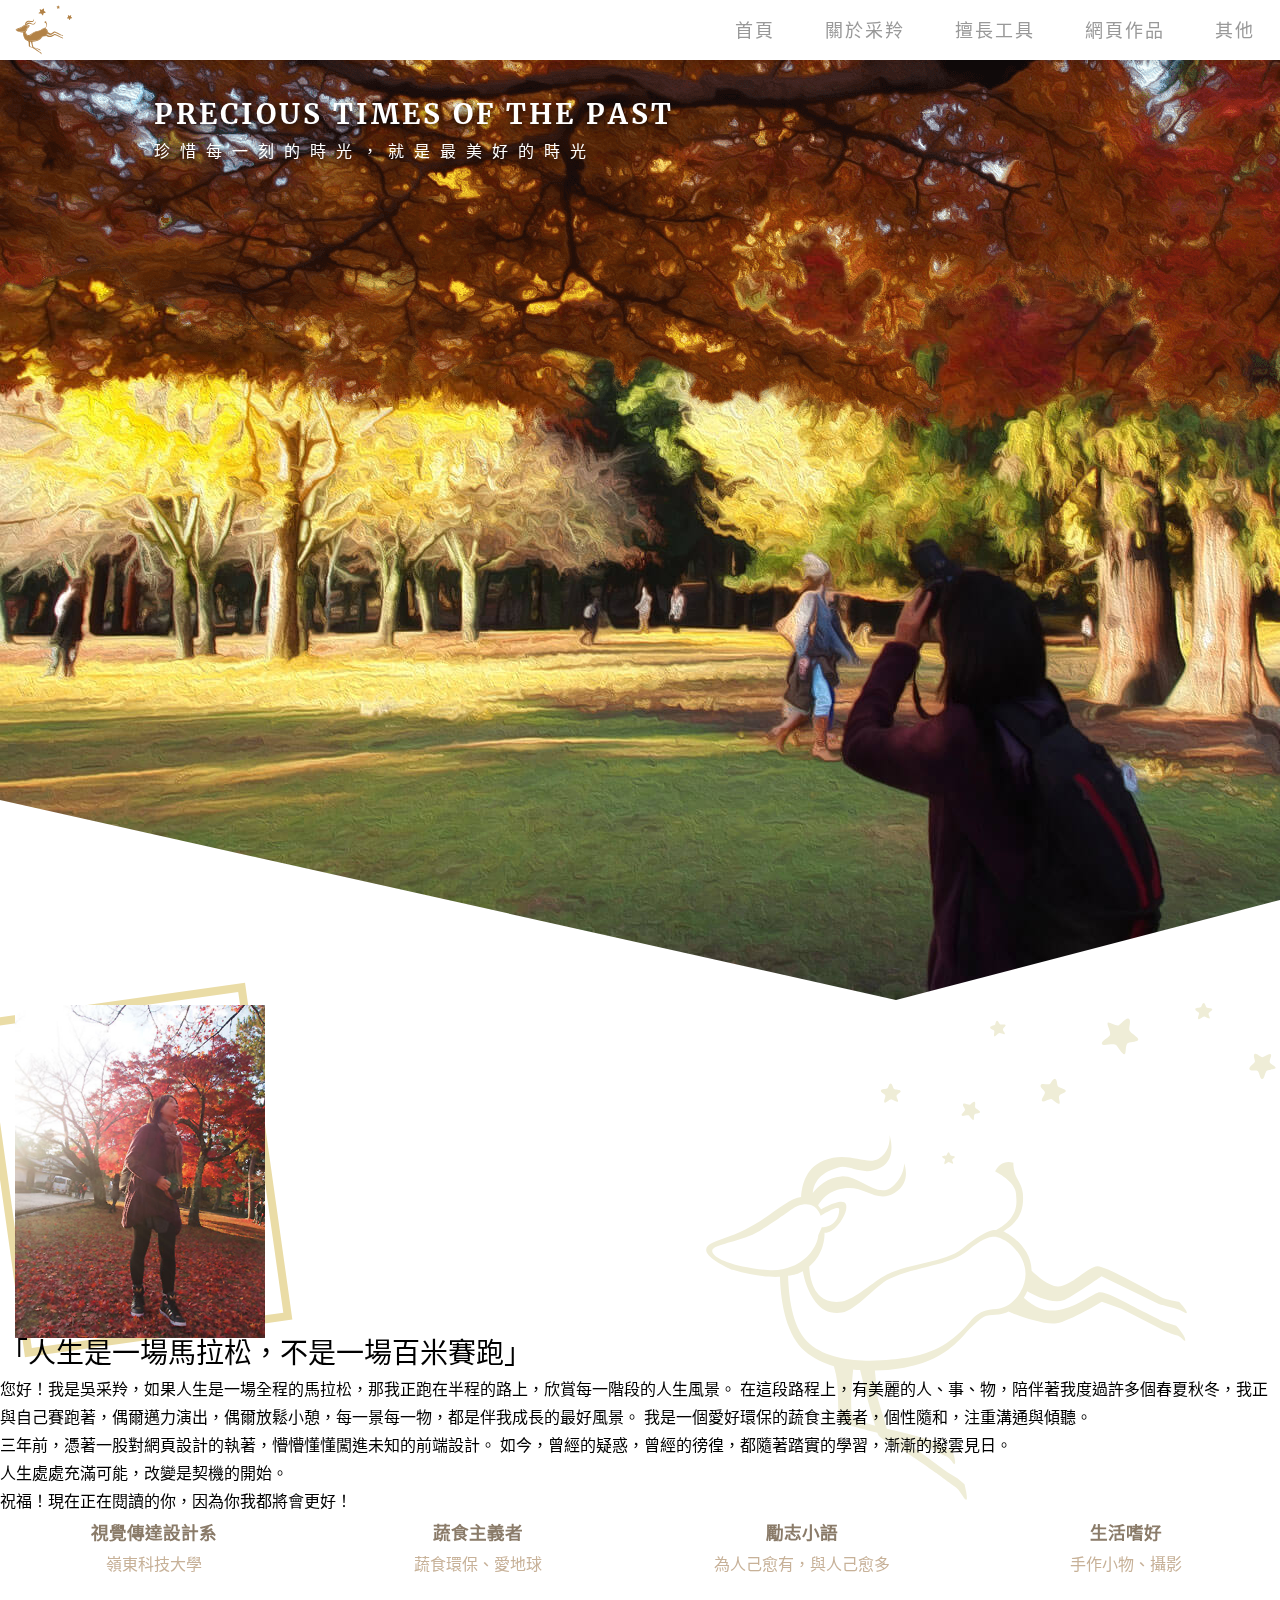
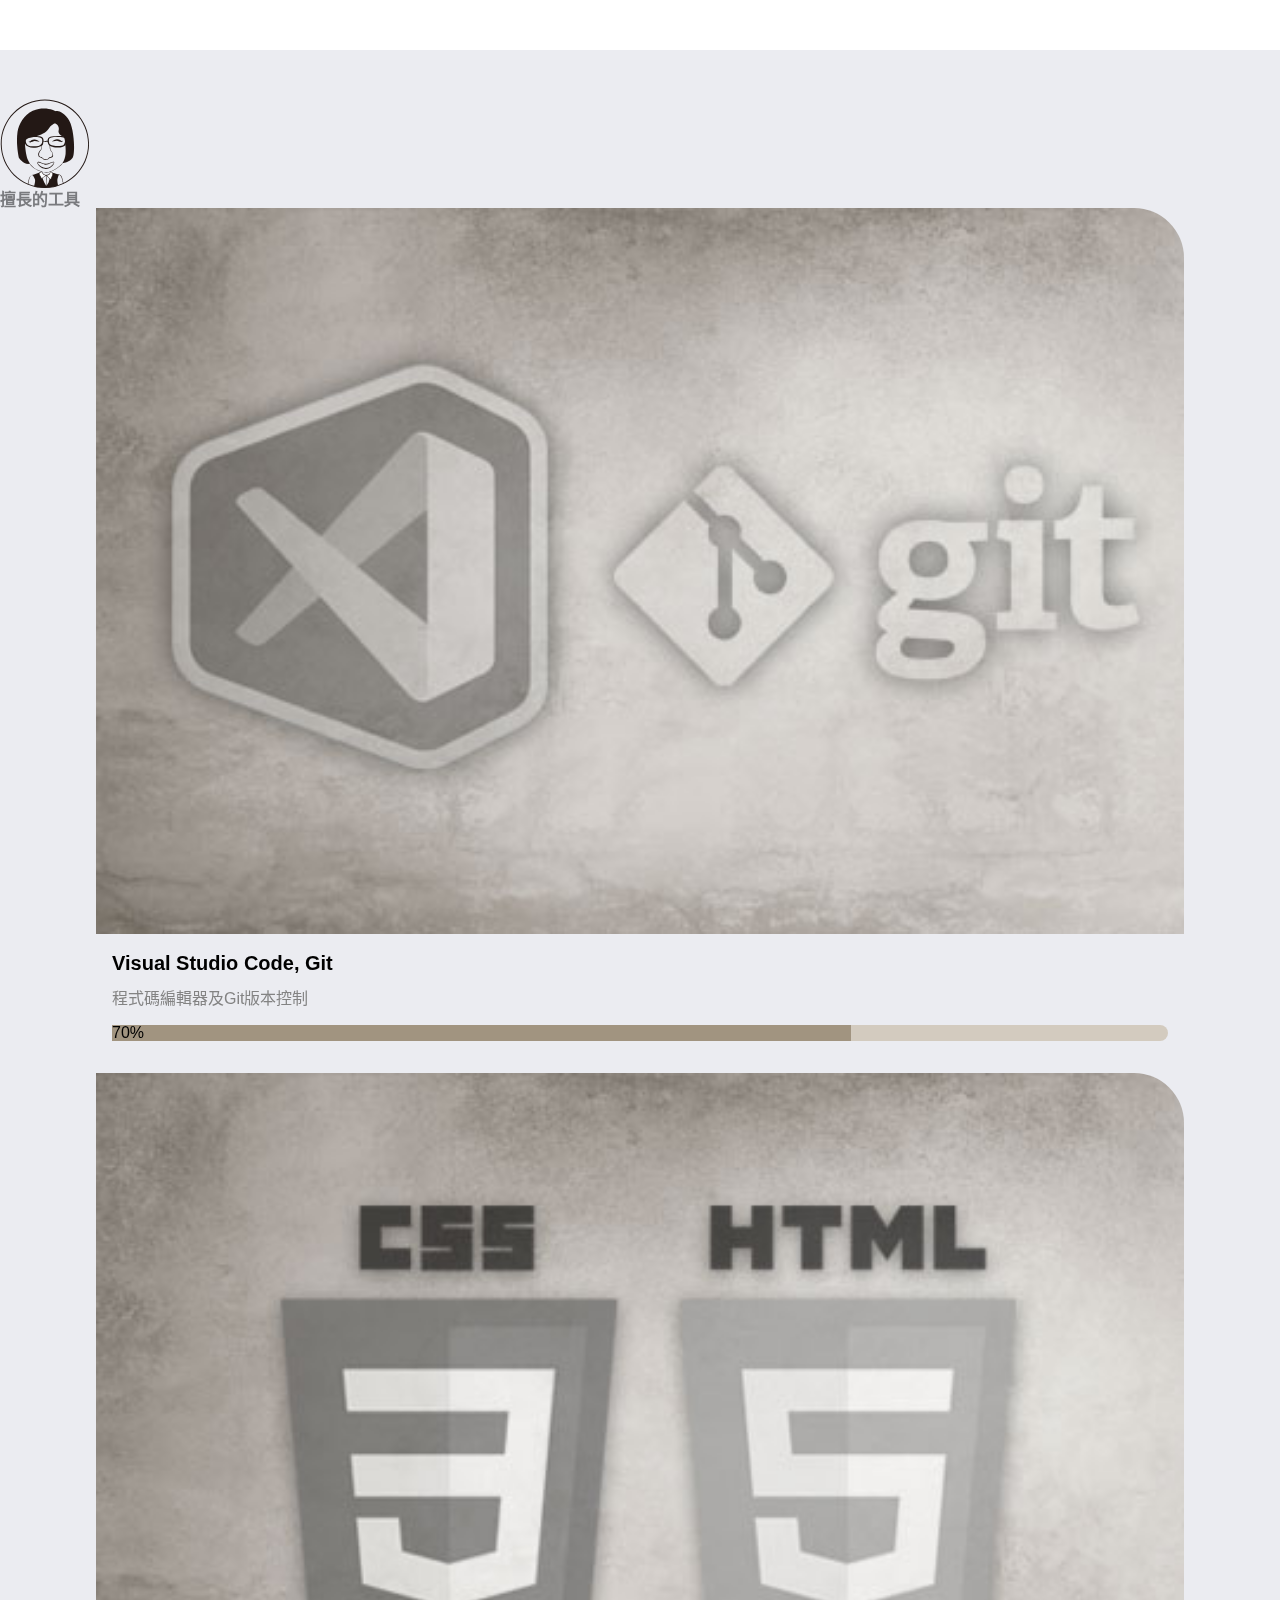
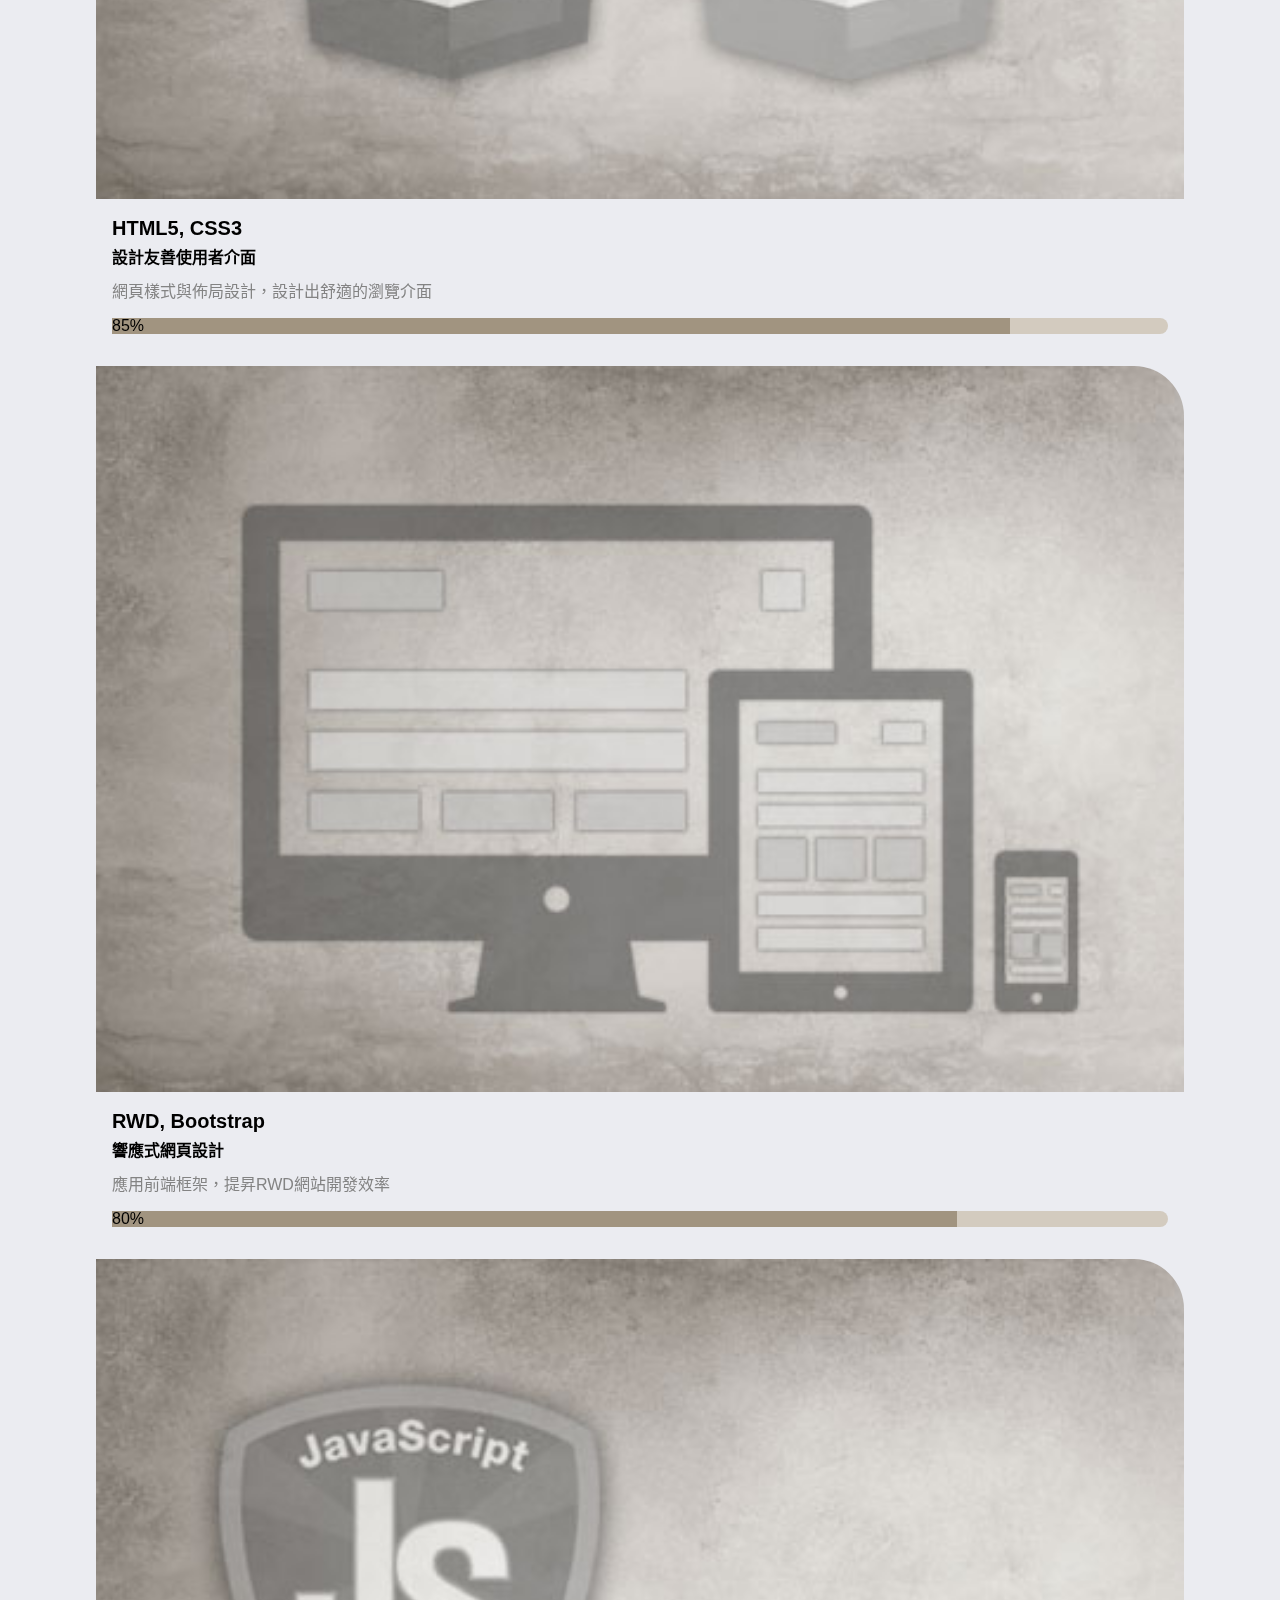
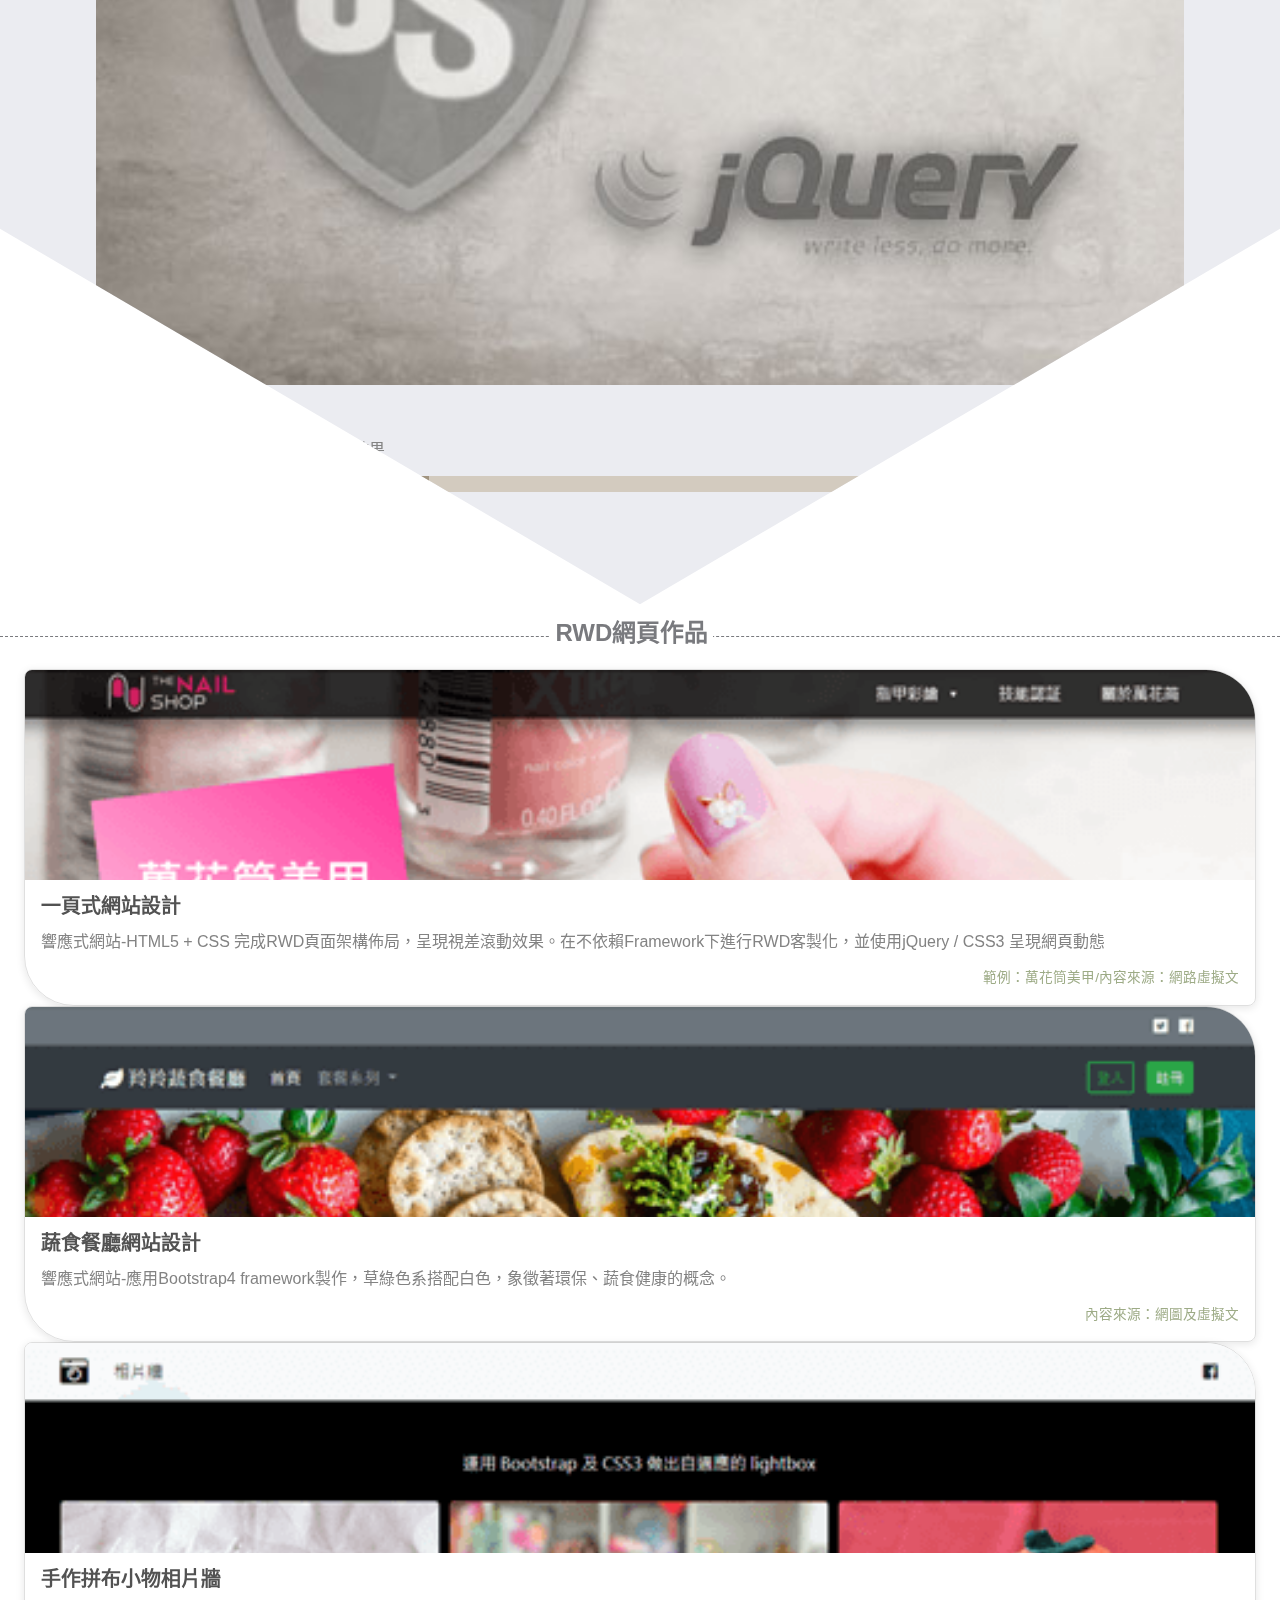
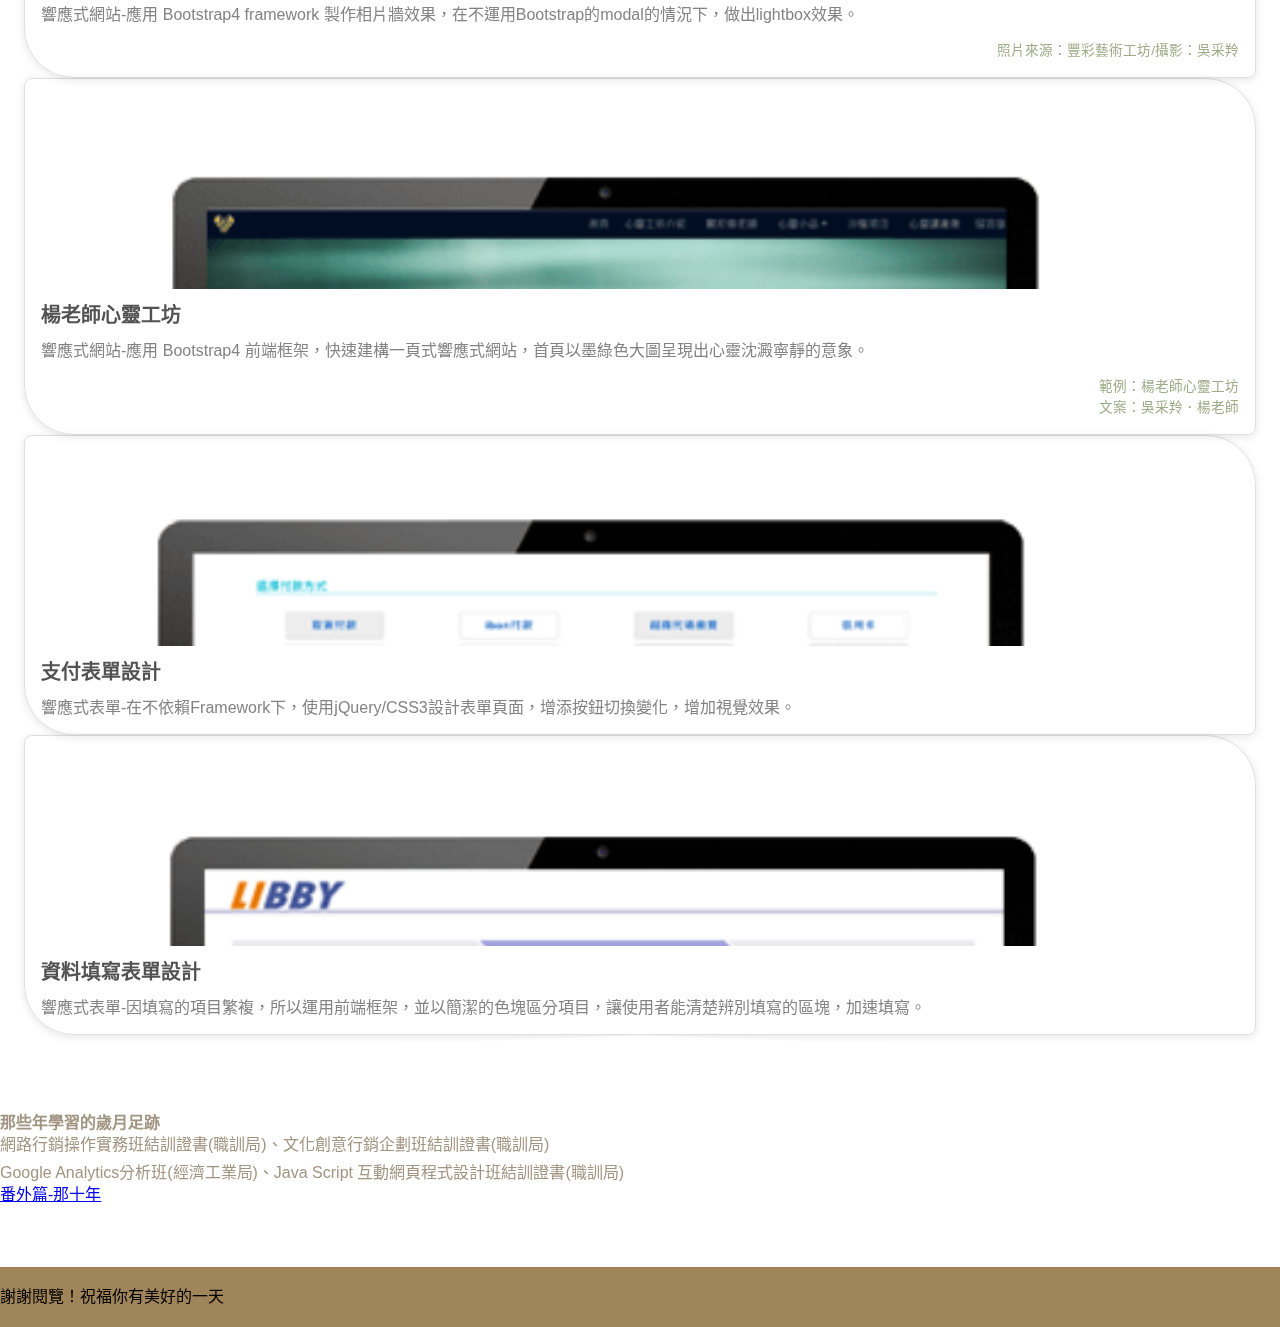
==== commit d69a904c: "updata index" ====
--- a/index.html
+++ b/index.html
@@ -173,9 +173,9 @@
                 <div class="content">
                   <h5>JavaScript, jQuery</h5>
                   <h6 class="card-subtitle mb-2 text-muted"></h6>
-                  <p>目前僅呈現網頁視覺動態效果</p>
+                  <p>目前僅搭配CSS呈現網頁視覺動態效果</p>
                   <div class="progress rounder">
-                    <div class="progress-bar cocoa" style="width:50%">50%
+                    <div class="progress-bar cocoa" style="width:30%">30%
                     </div>
                   </div>
                 </div>
--- a/css/color.css
+++ b/css/color.css
@@ -81,17 +81,12 @@
     background: #fff;
     z-index: 1000;
     width: 100%;
+    height: 60px;
     -webkit-box-shadow: 0px 2px 92px 0px rgba(0, 0, 0, 0.18);
     -moz-box-shadow: 0px 2px 92px 0px rgba(0, 0, 0, 0.18);
     box-shadow: 0px 2px 8px 0px rgba(0, 0, 0, 0.125);
   }
-  @media (min-width:769px) {
-    nav#main-nav{
-      display:none;
-    }
-  }
-
-  
+
   nav#main-nav ul li {
     float: left;
     height: 60px;
@@ -212,12 +207,22 @@
     .nav-menu {
       float:none;
       display:none;
-      width:100%;
       margin-top: 60px;
       background-color: #fff;
       width:100%;
-    }
-
+      transition: all 1s;
+      transition-timing-function: ease;
+      -webkit-box-shadow: 0px 2px 92px 0px rgba(0, 0, 0, 0.18);
+      -moz-box-shadow: 0px 2px 92px 0px rgba(0, 0, 0, 0.18);
+      box-shadow: 0px 2px 8px 0px rgba(0, 0, 0, 0.125);
+    }
+    .nav-menu.active{
+      -ms-transform: translateY(-300px); 
+      transform: translateY(-300px); 
+    }
+    .nav-menu.open{
+      display: block;
+    }
     nav#main-nav ul li {
       float: none;
       width:100%;
@@ -227,11 +232,8 @@
       background-color: #fff;
       padding: 10px 0;
     }
-    /* #header {
-      padding-top:60px;
-    } */
-}
-
+
+}
 
 /**/
 .clip-bn {
